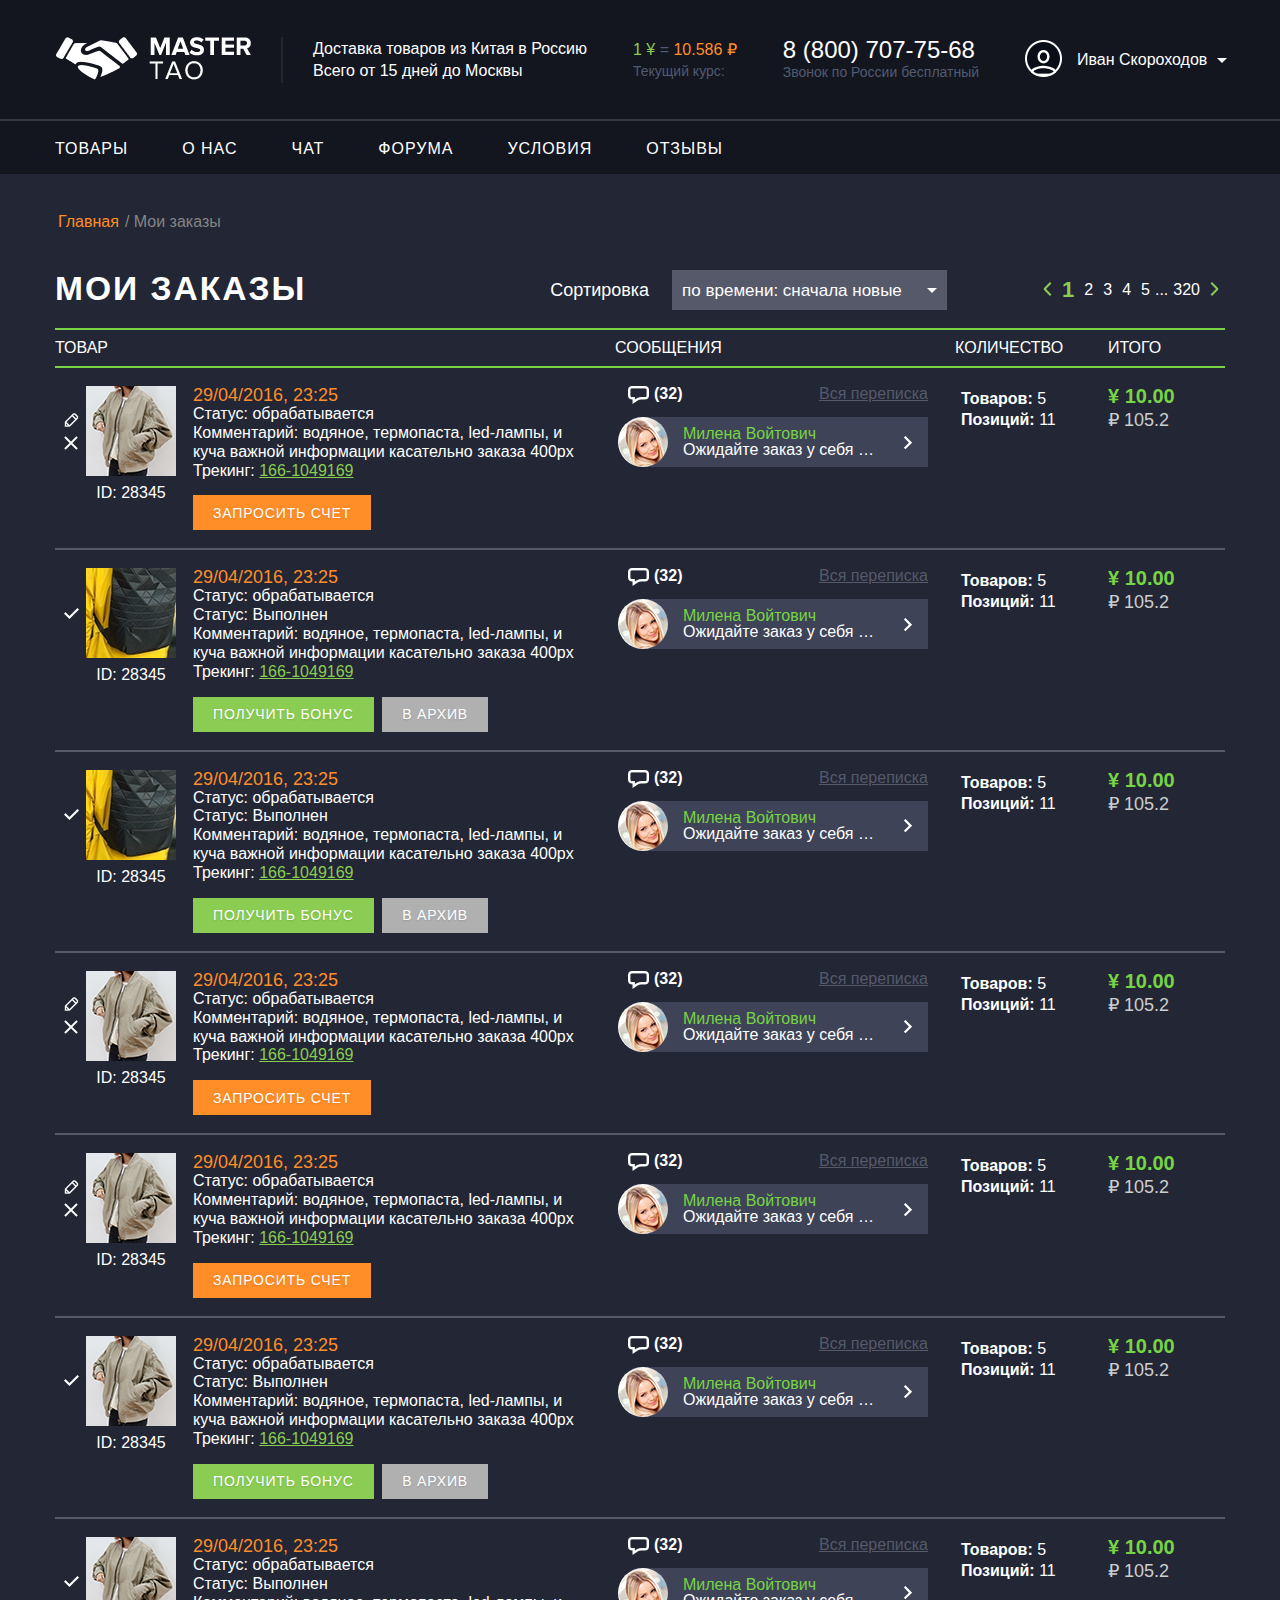
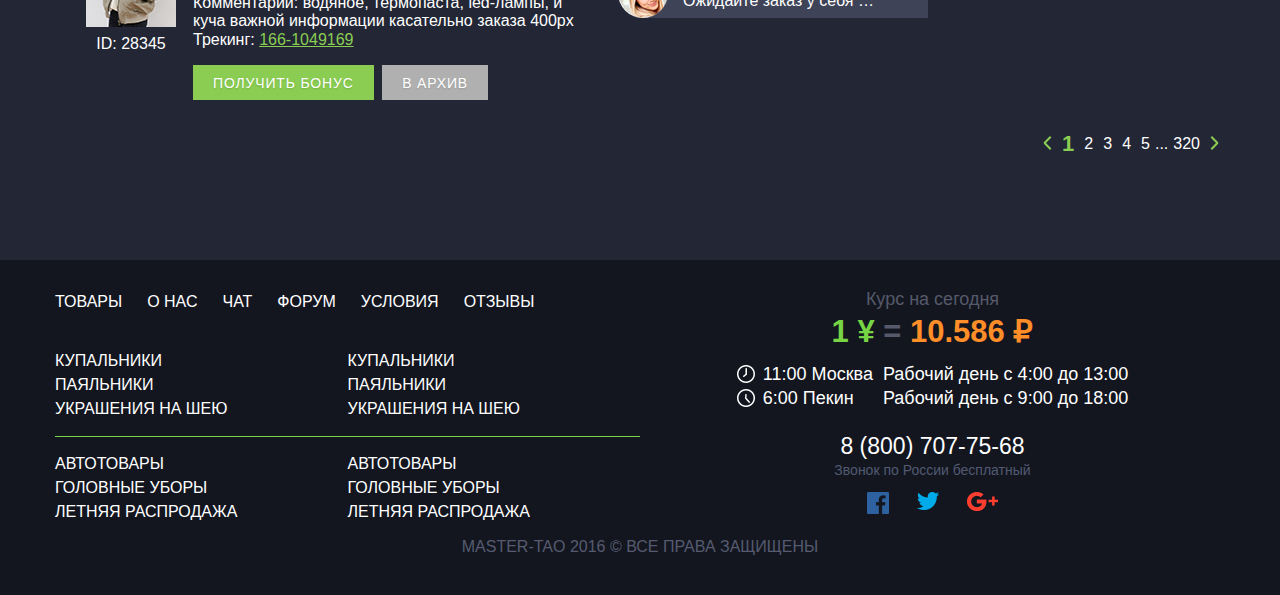
==== orders.html @ 8f7ab64a "Initial commit" ====
<!DOCTYPE html>
<html lang="ru">
<head>
  <meta charset="UTF-8">
  <meta name="viewport" content="width=device-width, initial-scale=1.0">
  <title>MasterTAO</title> 
  <link rel="stylesheet" href="select.css">
  <link rel="stylesheet" href="css/normalize.css">
  <link rel="stylesheet" href="css/main.css">
 
</head>
<body>
  
  <div class="wrapper" id="wrapper">
    <header class="header">         
      <div class="body__window"></div>  
      <div class="header__row">
        <div class="container">
          <div class="header__inline">
            <a href="/" class="header__logo">
              <img src="image/Logo.png" alt="MasterTao">          
            </a>
            <div class="header__info">
              <p>Доставка товаров из Китая в Россию</p>
              <p>Всего от 15 дней до Москвы</p>
            </div>
            <div class="header__course">
              <p><span class="header__uan"> 1 ¥ </span>= <span class="header__rus">10.586 ₽</span></p>
              <p class="header__txt">Текущий курс:</p>
            </div>
            <div class="header__phone" data-da=".header__list, 767, last">
              <a class="header__tel"  href="tel:88007077568">8 (800) 707-75-68</a>
              <p class="header__txt">Звонок по России бесплатный</p>
            </div>
            <div class="header__login-inner header__login-reg">
              <div class="header__user">
                <img src="image/icons/User.png" alt="">
              </div>
              <a class="header__login" href="#">Вход</a>
              <span class="header__sl" style="white-space: pre;"> / </span>
              <a class="header__register" href="#">регистрация</a>
            </div>
            <div class="header__login-inner header__user-inner">
              <div class="header__user">
                <img src="image/icons/User.png" alt="">
              </div>
              <p class="header__name">Иван Скороходов</p>
              <ul class="header__account"> 
                <li class="header__account-item">
                  <a class="header__account-link" href="#">Заказы</a>
                </li>
                <li class="header__account-item">
                  <a class="header__account-link" href="#">Корзина</a>
                </li>
                <li class="header__account-item">
                  <a class="header__account-link" href="#">Баланс</a>
                </li>
                <li class="header__account-item">
                  <a class="header__account-link" href="#">Кабинет</a>
                </li>
                <li class="header__account-item">
                  <a class="header__account-link" href="#">Выйти</a>
                </li>
              </ul>
            </div>
            <div class="burger">
              <span class="burger-line__top"></span>
              <span class="burger-line__center"></span>
              <span class="burger-line__bottom"></span>
            </div>
          </div>          
        </div>       
      </div>
      <nav class="header__nav">
        <div class="container">
          <div class="header__burger-close">
            <span></span>
          </div>
          <ul class="header__list">
            <li class="header__item header__item-drp">
              <p class="header__link header__link-drp">Товары</p>
              <ul class="header__list-drop">
                <li class="header__item-drop">
                  <a class="header__link-drop" href="#">Купальники</a>
                </li>
                <li class="header__item-drop">
                  <a class="header__link-drop" href="#">Паяльники</a>
                </li>
                <li class="header__item-drop">
                  <a class="header__link-drop" href="#">украшения на шею</a>
                </li>
                <li class="header__item-drop">
                  <a class="header__link-drop" href="#">автотовары</a>
                </li>
                <li class="header__item-drop">
                  <a class="header__link-drop" href="#">головные уборы</a>
                </li>
                <li class="header__item-drop">
                  <a class="header__link-drop" href="#">летняя распродажа</a>
                </li>
              </ul>
            </li>
            <li class="header__item">
              <a class="header__link" href="#">о нас</a>
            </li>
            <li class="header__item">
              <a class="header__link" href="#">чат</a>
            </li>
            <li class="header__item">
              <a class="header__link" href="#">форума</a>
            </li>
            <li class="header__item">
              <a class="header__link" href="#">условия</a>
            </li>
            <li class="header__item">
              <a class="header__link" href="#">отзывы</a>
            </li>
          </ul>
        </div>       
      </nav>
     
    </header>
    <main class="main">
      <div class="container">
        <ul class="breads">
          <li class="breads__item">
            <a class="breads__link breads__link-home" href="/">Главная</a>
          </li>
          <li class="breads__item">
            <a class="breads__link  " href="#">Мои заказы</a>
          </li>
        </ul>
      </div>
      <section class="orders">
        <div class="container">
          <div class="orders__wrapper">
            <h2 class="global__title orders__title">Мои заказы</h2>
            <div class="orders__filter-sort">
              <p class="orders__txt">Сортировка</p>
              <select class="orders__select" name="select">
                <option value="по времени: сначала новые">по времени: сначала новые</option>
                <option value="по времени: сначала старые">по времени: сначала старые</option>
                <option value="по цене: по возрастанию">по цене: по возрастанию</option>
                <option value="по цене: по убыванию">по цене: по убыванию</option>
                <option value="по статусу">по статусу</option>
                <option value="по количеству">по количеству</option>
              </select>
            </div>
            <ul class="paginations">
              <li class="pagination pagination-prev pagination-btn">
                <a class="pagination-link" href="#"></a>
              </li>
              <li class="pagination ">
                <a class="pagination-link pagination-link-active" href="#">1</a>
              </li>
              <li class="pagination">
                <a class="pagination-link" href="#">2</a>
              </li>
              <li class="pagination">
                <a class="pagination-link" href="#">3</a>
              </li>
              <li class="pagination">
                <a class="pagination-link" href="#">4</a>
              </li>
              <li class="pagination">
                <a class="pagination-link" href="#">5</a>
              </li>
              <li class="pagination">
                ...
              </li>
              <li class="pagination">
                <a class="pagination-link" href="#">320</a>
              </li>
  
              <li class="pagination pagination-next pagination-btn">
                <a class="pagination-link" href="#"></a>
              </li>
            </ul>
          </div> 
          <div class="orders__inner">
            <p class="orders__subtitle">товар</p>
            <p class="orders__subtitle">сообщения</p>
            <p class="orders__subtitle">количество</p>
            <p class="orders__subtitle">итого</p>
          </div> 
          <div class="orders__order-wrap">
            <div class="orders__order orders-processed">
              <div class="orders__icons">
                <a class="orders__icons-processed" href="#"><img src="image/icons/change.png" alt=""></a>
                <a class="orders__icons-processed" href="#"><img src="image/icons/close.png" alt=""></a>
                <a class="orders__icons-ready" href="#"><img src="image/icons/okprocess.png" alt=""></a>
              </div>
              <div class="orders__image orders__image-1">
                <img src="image/products/orders1.jpg" alt="">
                <p class="orders__id">ID: 28345</p>
              </div>
              <div class="orders__info orders__info-1">
                <p class="orders__date" data-da=".orders__image-1, 810, 2">29/04/2016, 23:25</p>
                <p class="orders__status-processed">Статус: обрабатывается</p>
                <p class="orders__status-ready">Статус: Выполнен</p>
                <p class="orders__comment">Комментарий: водяное, термопаста, led-лампы, и куча важной информации касательно заказа 400px</p>
                <p class="orders__tracking">Трекинг: <span>166-1049169</span> </p>
                <a class="orders__massege-mob" href="#">Сообщения: 32 <span>(+2) </span></a>
                <button class="orders__btn orders__btn-score">запросить счет</button>
                <div class="orders__btn-inner">
                  <button class="orders__btn orders__btn-bonus">Получить бонус</button>
                  <button class="orders__btn orders__btn-archive">В архив</button>
                </div>
              </div>
              <div class="orders__massages">
                <div class="orders__massages-wrapper">
                  <div class="orders__massages-icon">
                    <img src="image/icons/comment.png" alt="">
                    (32)
                  </div>
                  <a href="#" class="orders__massages-link">Вся переписка</a>
                </div>
                <div class="orders__massages-inner">
                  <div class="orders__massages-photo">
                    <img src="image/photo/1.jpg" alt="">
                  </div>
                  <div class="orders__massages-box">
                    <p class="orders__massages-title">Милена Войтович</p>
                    <p class="orders__massages-text">Ожидайте заказ у себя в Ожидайте заказ у себя в</p>
                  </div>
                </div>
              </div>
              <div class="orders__quantity " data-da=".orders__info-1, 730, last">
                <p class="orders__quantity-title-mob">Количество:</p>
                <p class="orders__quantity-text"><span>Товаров:</span> 5</p>
                <p class="orders__quantity-text"><span>Позиций:</span> 11</p>
              </div>
              <div class="orders__lastprice" data-da=".orders__info-1, 730, last">
                <p class="orders__quantity-title-mob">Итого:</p>
                <p class="orders__lastprice-uan">¥ 10.00</p>
                <p class="orders__lastprice-rub">₽ 105.2</p>
              </div>
            </div>
            <div class="orders__order ">
              <div class="orders__icons">
                <a class="orders__icons-processed" href="#"><img src="image/icons/change.png" alt=""></a>
                <a class="orders__icons-processed" href="#"><img src="image/icons/close.png" alt=""></a>
                <a class="orders__icons-ready" href="#"><img src="image/icons/okprocess.png" alt=""></a>
              </div>
              <div class="orders__image orders__image-2">
                <img src="image/products/orders2.jpg" alt="">
                <p class="orders__id">ID: 28345</p>
              </div>
              <div class="orders__info orders__info-2">
                <p class="orders__date" data-da=".orders__image-2, 810, 2">29/04/2016, 23:25</p>
                <p class="orders__status-processed">Статус: обрабатывается</p>
                <p class="orders__status-ready">Статус: Выполнен</p>
                <p class="orders__comment">Комментарий: водяное, термопаста, led-лампы, и куча важной информации касательно заказа 400px</p>
                <p class="orders__tracking">Трекинг: <span>166-1049169</span> </p>
                <a class="orders__massege-mob" href="#">Сообщения: 32 <span>(+2) </span></a>
                <button class="orders__btn orders__btn-score">запросить счет</button>
                <div class="orders__btn-inner">
                  <button class="orders__btn orders__btn-bonus">Получить бонус</button>
                  <button class="orders__btn orders__btn-archive">В архив</button>
                </div>
              </div>
              <div class="orders__massages">
                <div class="orders__massages-wrapper">
                  <div class="orders__massages-icon">
                    <img src="image/icons/comment.png" alt="">
                    (32)
                  </div>
                  <a href="#" class="orders__massages-link">Вся переписка</a>
                </div>
                <div class="orders__massages-inner">
                  <div class="orders__massages-photo">
                    <img src="image/photo/1.jpg" alt="">
                  </div>
                  <div class="orders__massages-box">
                    <p class="orders__massages-title">Милена Войтович</p>
                    <p class="orders__massages-text">Ожидайте заказ у себя в Ожидайте заказ у себя в</p>
                  </div>
                </div>
              </div>
              <div class="orders__quantity" data-da=".orders__info-2, 730, last">
                <p class="orders__quantity-title-mob">Количество:</p>
                <p class="orders__quantity-text"><span>Товаров:</span> 5</p>
                <p class="orders__quantity-text"><span>Позиций:</span> 11</p>
              </div>
              <div class="orders__lastprice" data-da=".orders__info-2, 730, last">
                <p class="orders__quantity-title-mob">Итого:</p>
                <p class="orders__lastprice-uan">¥ 10.00</p>
                <p class="orders__lastprice-rub">₽ 105.2</p>
              </div>
            </div>
            <div class="orders__order">
              <div class="orders__icons">
                <a class="orders__icons-processed" href="#"><img src="image/icons/change.png" alt=""></a>
                <a class="orders__icons-processed" href="#"><img src="image/icons/close.png" alt=""></a>
                <a class="orders__icons-ready" href="#"><img src="image/icons/okprocess.png" alt=""></a>
              </div>
              <div class="orders__image orders__image-3">
                <img src="image/products/orders2.jpg" alt="">
                <p class="orders__id" >ID: 28345</p>
              </div>
              <div class="orders__info orders__info-3">
                <p class="orders__date" data-da=".orders__image-3, 810, 2">29/04/2016, 23:25</p>
                <p class="orders__status-processed">Статус: обрабатывается</p>
                <p class="orders__status-ready">Статус: Выполнен</p>
                <p class="orders__comment">Комментарий: водяное, термопаста, led-лампы, и куча важной информации касательно заказа 400px</p>
                <p class="orders__tracking">Трекинг: <span>166-1049169</span> </p>
                <a class="orders__massege-mob" href="#">Сообщения: 32 <span>(+2) </span></a>
                <button class="orders__btn orders__btn-score">запросить счет</button>
                <div class="orders__btn-inner">
                  <button class="orders__btn orders__btn-bonus">Получить бонус</button>
                  <button class="orders__btn orders__btn-archive">В архив</button>
                </div>
              </div>
              <div class="orders__massages">
                <div class="orders__massages-wrapper">
                  <div class="orders__massages-icon">
                    <img src="image/icons/comment.png" alt="">
                    (32)
                  </div>
                  <a href="#" class="orders__massages-link">Вся переписка</a>
                </div>
                <div class="orders__massages-inner">
                  <div class="orders__massages-photo">
                    <img src="image/photo/1.jpg" alt="">
                  </div>
                  <div class="orders__massages-box">
                    <p class="orders__massages-title">Милена Войтович</p>
                    <p class="orders__massages-text">Ожидайте заказ у себя в Ожидайте заказ у себя в</p>
                  </div>
                </div>
              </div>
              <div class="orders__quantity" data-da=".orders__info-3, 730, last">
                <p class="orders__quantity-title-mob">Количество:</p>
                <p class="orders__quantity-text"><span>Товаров:</span> 5</p>
                <p class="orders__quantity-text"><span>Позиций:</span> 11</p>
              </div>
              <div class="orders__lastprice" data-da=".orders__info-3, 730, last">
                <p class="orders__quantity-title-mob">Итого:</p>
                <p class="orders__lastprice-uan">¥ 10.00</p>
                <p class="orders__lastprice-rub">₽ 105.2</p>
              </div>
            </div>
            <div class="orders__order orders-processed">
              <div class="orders__icons">
                <a class="orders__icons-processed" href="#"><img src="image/icons/change.png" alt=""></a>
                <a class="orders__icons-processed" href="#"><img src="image/icons/close.png" alt=""></a>
                <a class="orders__icons-ready" href="#"><img src="image/icons/okprocess.png" alt=""></a>
              </div>
              <div class="orders__image orders__image-4">
                <img src="image/products/orders1.jpg" alt="">
                <p class="orders__id">ID: 28345</p>
              </div>
              <div class="orders__info orders__info-4">
                <p class="orders__date" data-da=".orders__image-4, 810, 2">29/04/2016, 23:25</p>
                <p class="orders__status-processed">Статус: обрабатывается</p>
                <p class="orders__status-ready">Статус: Выполнен</p>
                <p class="orders__comment">Комментарий: водяное, термопаста, led-лампы, и куча важной информации касательно заказа 400px</p>
                <p class="orders__tracking">Трекинг: <span>166-1049169</span> </p>
                <a class="orders__massege-mob" href="#">Сообщения: 32 <span>(+2) </span></a>
                <button class="orders__btn orders__btn-score">запросить счет</button>
                <div class="orders__btn-inner">
                  <button class="orders__btn orders__btn-bonus">Получить бонус</button>
                  <button class="orders__btn orders__btn-archive">В архив</button>
                </div>
              </div>
              <div class="orders__massages">
                <div class="orders__massages-wrapper">
                  <div class="orders__massages-icon">
                    <img src="image/icons/comment.png" alt="">
                    (32)
                  </div>
                  <a href="#" class="orders__massages-link">Вся переписка</a>
                </div>
                <div class="orders__massages-inner">
                  <div class="orders__massages-photo">
                    <img src="image/photo/1.jpg" alt="">
                  </div>
                  <div class="orders__massages-box">
                    <p class="orders__massages-title">Милена Войтович</p>
                    <p class="orders__massages-text">Ожидайте заказ у себя в Ожидайте заказ у себя в</p>
                  </div>
                </div>
              </div>
              <div class="orders__quantity" data-da=".orders__info-4, 730, last">
                <p class="orders__quantity-title-mob">Количество:</p>
                <p class="orders__quantity-text"><span>Товаров:</span> 5</p>
                <p class="orders__quantity-text"><span>Позиций:</span> 11</p>
              </div>
              <div class="orders__lastprice" data-da=".orders__info-4, 730, last">
                <p class="orders__quantity-title-mob">Итого:</p>
                <p class="orders__lastprice-uan">¥ 10.00</p>
                <p class="orders__lastprice-rub">₽ 105.2</p>
              </div>
            </div>
            <div class="orders__order orders-processed">
              <div class="orders__icons">
                <a class="orders__icons-processed" href="#"><img src="image/icons/change.png" alt=""></a>
                <a class="orders__icons-processed" href="#"><img src="image/icons/close.png" alt=""></a>
                <a class="orders__icons-ready" href="#"><img src="image/icons/okprocess.png" alt=""></a>
              </div>
              <div class="orders__image orders__image-5">
                <img src="image/products/orders1.jpg" alt="">
                <p class="orders__id">ID: 28345</p>
              </div>
              <div class="orders__info orders__info-5">
                <p class="orders__date" data-da=".orders__image-5, 810, 2">29/04/2016, 23:25</p>
                <p class="orders__status-processed">Статус: обрабатывается</p>
                <p class="orders__status-ready">Статус: Выполнен</p>
                <p class="orders__comment">Комментарий: водяное, термопаста, led-лампы, и куча важной информации касательно заказа 400px</p>
                <p class="orders__tracking">Трекинг: <span>166-1049169</span> </p>
                <a class="orders__massege-mob" href="#">Сообщения: 32 <span>(+2) </span></a>
                <button class="orders__btn orders__btn-score">запросить счет</button>
                <div class="orders__btn-inner">
                  <button class="orders__btn orders__btn-bonus">Получить бонус</button>
                  <button class="orders__btn orders__btn-archive">В архив</button>
                </div>
              </div>
              <div class="orders__massages">
                <div class="orders__massages-wrapper">
                  <div class="orders__massages-icon">
                    <img src="image/icons/comment.png" alt="">
                    (32)
                  </div>
                  <a href="#" class="orders__massages-link">Вся переписка</a>
                </div>
                <div class="orders__massages-inner">
                  <div class="orders__massages-photo">
                    <img src="image/photo/1.jpg" alt="">
                  </div>
                  <div class="orders__massages-box">
                    <p class="orders__massages-title">Милена Войтович</p>
                    <p class="orders__massages-text">Ожидайте заказ у себя в Ожидайте заказ у себя в</p>
                  </div>
                </div>
              </div>
              <div class="orders__quantity" data-da=".orders__info-5, 730, last">
                <p class="orders__quantity-title-mob">Количество:</p>
                <p class="orders__quantity-text"><span>Товаров:</span> 5</p>
                <p class="orders__quantity-text"><span>Позиций:</span> 11</p>
              </div>
              <div class="orders__lastprice" data-da=".orders__info-5, 730, last">
                <p class="orders__quantity-title-mob">Итого:</p>
                <p class="orders__lastprice-uan">¥ 10.00</p>
                <p class="orders__lastprice-rub">₽ 105.2</p>
              </div>
            </div>
            <div class="orders__order ">
              <div class="orders__icons">
                <a class="orders__icons-processed" href="#"><img src="image/icons/change.png" alt=""></a>
                <a class="orders__icons-processed" href="#"><img src="image/icons/close.png" alt=""></a>
                <a class="orders__icons-ready" href="#"><img src="image/icons/okprocess.png" alt=""></a>
              </div>
              <div class="orders__image orders__image-6">
                <img src="image/products/orders1.jpg" alt="">
                <p class="orders__id">ID: 28345</p>
              </div>
              <div class="orders__info orders__info-6">
                <p class="orders__date" data-da=".orders__image-6, 810, 2">29/04/2016, 23:25</p>
                <p class="orders__status-processed">Статус: обрабатывается</p>
                <p class="orders__status-ready">Статус: Выполнен</p>
                <p class="orders__comment">Комментарий: водяное, термопаста, led-лампы, и куча важной информации касательно заказа 400px</p>
                <p class="orders__tracking">Трекинг: <span>166-1049169</span> </p>
                <a class="orders__massege-mob" href="#">Сообщения: 32 <span>(+2) </span></a>
                <button class="orders__btn orders__btn-score">запросить счет</button>
                <div class="orders__btn-inner">
                  <button class="orders__btn orders__btn-bonus">Получить бонус</button>
                  <button class="orders__btn orders__btn-archive">В архив</button>
                </div>
              </div>
              <div class="orders__massages">
                <div class="orders__massages-wrapper">
                  <div class="orders__massages-icon">
                    <img src="image/icons/comment.png" alt="">
                    (32)
                  </div>
                  <a href="#" class="orders__massages-link">Вся переписка</a>
                </div>
                <div class="orders__massages-inner">
                  <div class="orders__massages-photo">
                    <img src="image/photo/1.jpg" alt="">
                  </div>
                  <div class="orders__massages-box">
                    <p class="orders__massages-title">Милена Войтович</p>
                    <p class="orders__massages-text">Ожидайте заказ у себя в Ожидайте заказ у себя в</p>
                  </div>
                </div>
              </div>
              <div class="orders__quantity" data-da=".orders__info-6, 730, last">
                <p class="orders__quantity-title-mob">Количество:</p>
                <p class="orders__quantity-text"><span>Товаров:</span> 5</p>
                <p class="orders__quantity-text"><span>Позиций:</span> 11</p>
              </div>
              <div class="orders__lastprice" data-da=".orders__info-6, 730, last">
                <p class="orders__quantity-title-mob">Итого:</p>
                <p class="orders__lastprice-uan">¥ 10.00</p>
                <p class="orders__lastprice-rub">₽ 105.2</p>
              </div>
            </div>
            <div class="orders__order ">
              <div class="orders__icons">
                <a class="orders__icons-processed" href="#"><img src="image/icons/change.png" alt=""></a>
                <a class="orders__icons-processed" href="#"><img src="image/icons/close.png" alt=""></a>
                <a class="orders__icons-ready" href="#"><img src="image/icons/okprocess.png" alt=""></a>
              </div>
              <div class="orders__image orders__image-7">
                <img src="image/products/orders1.jpg" alt="">
                <p class="orders__id">ID: 28345</p>
              </div>
              <div class="orders__info orders__info-7">
                <p class="orders__date" data-da=".orders__image-7, 810, 2">29/04/2016, 23:25</p>
                <p class="orders__status-processed">Статус: обрабатывается</p>
                <p class="orders__status-ready">Статус: Выполнен</p>
                <p class="orders__comment">Комментарий: водяное, термопаста, led-лампы, и куча важной информации касательно заказа 400px</p>
                <p class="orders__tracking">Трекинг: <span>166-1049169</span> </p>
                <a class="orders__massege-mob" href="#">Сообщения: 32 <span>(+2) </span></a>
                <button class="orders__btn orders__btn-score">запросить счет</button>
                <div class="orders__btn-inner">
                  <button class="orders__btn orders__btn-bonus">Получить бонус</button>
                  <button class="orders__btn orders__btn-archive">В архив</button>
                </div>
              </div>
              <div class="orders__massages">
                <div class="orders__massages-wrapper">
                  <div class="orders__massages-icon">
                    <img src="image/icons/comment.png" alt="">
                    (32)
                  </div>
                  <a href="#" class="orders__massages-link">Вся переписка</a>
                </div>
                <div class="orders__massages-inner">
                  <div class="orders__massages-photo">
                    <img src="image/photo/1.jpg" alt="">
                  </div>
                  <div class="orders__massages-box">
                    <p class="orders__massages-title">Милена Войтович</p>
                    <p class="orders__massages-text">Ожидайте заказ у себя в Ожидайте заказ у себя в</p>
                  </div>
                </div>
              </div>
              <div class="orders__quantity" data-da=".orders__info-7, 730, last">
                <p class="orders__quantity-title-mob">Количество:</p>
                <p class="orders__quantity-text"><span>Товаров:</span> 5</p>
                <p class="orders__quantity-text"><span>Позиций:</span> 11</p>
              </div>
              <div class="orders__lastprice" data-da=".orders__info-7, 730, last">
                <p class="orders__quantity-title-mob">Итого:</p>
                <p class="orders__lastprice-uan">¥ 10.00</p>
                <p class="orders__lastprice-rub">₽ 105.2</p>
              </div>
            </div>
          </div>          
          <ul class="paginations">
            <li class="pagination pagination-prev pagination-btn">
              <a class="pagination-link" href="#"></a>
            </li>
            <li class="pagination ">
              <a class="pagination-link pagination-link-active" href="#">1</a>
            </li>
            <li class="pagination">
              <a class="pagination-link" href="#">2</a>
            </li>
            <li class="pagination">
              <a class="pagination-link" href="#">3</a>
            </li>
            <li class="pagination">
              <a class="pagination-link" href="#">4</a>
            </li>
            <li class="pagination">
              <a class="pagination-link" href="#">5</a>
            </li>
            <li class="pagination">
              ...
            </li>
            <li class="pagination">
              <a class="pagination-link" href="#">320</a>
            </li>

            <li class="pagination pagination-next pagination-btn">
              <a class="pagination-link" href="#"></a>
            </li>
          </ul>
        </div>
      </section>
    </main>     
   
    <footer class="footer">
      <div class="container"> 
        <div class="footer__block">
          <div class="burger footer__burger">
            <span class="burger-line__top"></span>
            <span class="burger-line__center"></span>
            <span class="burger-line__bottom"></span>
          </div>
          <div class="footer__inner">
            <nav class="footer__navone footer__nav">
              <ul class="footer__listone footer__list">
                <li class="footer__itemone footer__item">                              
                  <a class="footer__linkone footer__link" href="#">Товары</a>
                </li>
                <li class="footer__itemone footer__item">
                  <a class="footer__linkone footer__link" href="#">О нас</a>
                </li>
                <li class="footer__itemone footer__item">
                  <a class="footer__linkone footer__link" href="#">Чат</a>
                </li>
                <li class="footer__itemone footer__item">
                  <a class="footer__linkone footer__link" href="#">Форум</a>
                </li>
                <li class="footer__itemone footer__item">
                  <a class="footer__linkone footer__link" href="#">Условия</a>
                </li>
                <li class="footer__itemone footer__item">
                  <a class="footer__linkone footer__link" href="#">Отзывы</a>
                </li>
              </ul>
            </nav>
            <nav class="footer__navtwo footer__nav">
              <ul class="footer__listtwo footer__list">
                <li class="footer__itemtwo footer__item">                              
                  <a class="footer__linktwo footer__link" href="#">Купальники</a>
                </li>     
                <li class="footer__itemtwo footer__item">                              
                  <a class="footer__linktwo footer__link" href="#">Паяльники</a>
                </li>    
                <li class="footer__itemtwo footer__item">                              
                  <a class="footer__linktwo footer__link" href="#">украшения на шею</a>
                </li>             
              </ul>
  
              <ul class="footer__listtwo footer__list">
                <li class="footer__itemtwo footer__item">                              
                  <a class="footer__linktwo footer__link" href="#">Купальники</a>
                </li>     
                <li class="footer__itemtwo footer__item">                              
                  <a class="footer__linktwo footer__link" href="#">Паяльники</a>
                </li>    
                <li class="footer__itemtwo footer__item">                              
                  <a class="footer__linktwo footer__link" href="#">украшения на шею</a>
                </li>             
              </ul>
            </nav>
            <nav class="footer__navthree footer__nav">
              <ul class="footer__listthree footer__list">
                <li class="footer__itemthree footer__item">                              
                  <a class="footer__linkthree footer__link" href="#">автотовары</a>
                </li>     
                <li class="footer__itemthree footer__item">                              
                  <a class="footer__linkthree footer__link" href="#">головные уборы</a>
                </li>    
                <li class="footer__itemthree footer__item">                              
                  <a class="footer__linkthree footer__link" href="#">летняя распродажа</a>
                </li>             
              </ul>
              <ul class="footer__listthree footer__list">
                <li class="footer__itemthree footer__item">                              
                  <a class="footer__linkthree footer__link" href="#">автотовары</a>
                </li>     
                <li class="footer__itemthree footer__item">                              
                  <a class="footer__linkthree footer__link" href="#">головные уборы</a>
                </li>    
                <li class="footer__itemthree footer__item">                              
                  <a class="footer__linkthree footer__link" href="#">летняя распродажа</a>
                </li>             
              </ul>
            </nav>
          </div>
          <div class="footer__inner footer__inner-info">
            <p class="footer__curse-text">Курс на сегодня</p>
            <div class="footer__curse">
              <span class="footer__uan">1 ¥</span>  =  <span class="footer__rus">  10.586 ₽</span>
            </div>
            <div class="footer__line">
              <div class="footer__box footer__box-one">
                <p class="footer__timecity"><img src="image/icons/clock1.png" alt=""> 11:00 Москва</p>              
                <p class="footer__timecity" data-da=".footer__box-two, 460, last"><img src="image/icons/clock2.png" alt="">6:00 Пекин</p>
              </div>
              <div class="footer__box footer__box-two">
                <p class="footer__time " data-da=".footer__box-one, 460, 0">Рабочий день с 4:00 до 13:00</p>
                <p class="footer__time">Рабочий день с 9:00 до 18:00</p>
              </div>
            </div>
            
            <a href="tel:88007077568" class="footer__phone">8 (800) 707-75-68</a>
            <p class="footer__call">Звонок по России бесплатный</p>
            <div class="footer__socials">
              <a class="footer__social" href="#">
                <img  src="image/icons/facebook.png" alt="">
              </a>
              <a class="footer__social" href="#">
                <img  src="image/icons/twiter.png" alt="">
              </a>
              <a class="footer__social" href="#">
                <img  src="image/icons/google.png" alt="">
              </a>    
            </div>
          </div>          
        </div>
        <p class="footer__ps">master-tao 2016 © Все права защищены</p>        
      </div>
    </footer>
  </div>


  <script src="https://code.jquery.com/jquery-3.5.1.slim.min.js" integrity="sha256-4+XzXVhsDmqanXGHaHvgh1gMQKX40OUvDEBTu8JcmNs=" crossorigin="anonymous"></script>
  <script src="js/dynamicAdapt_old.js"></script>
  <script src="select.js"></script>
  <script src="js/global-script.js"></script>
  <!-- <script src="js/script.js"></script> -->
</body>
</html>
---- select.css ----
.select {
	position: relative;
	min-height: 40px;
	font-family: 'Proxima Nova', sans-serif;
}

.select__item {
	position: relative;
}

.select__title {
	color: #fff;
	background-color: #55596a;
	cursor: pointer;


}

.select__value {
	display: flex;
	font-size: 17px;
	height: 40px;
	width: 275px;
	align-items: center;
	justify-content: space-between;

}

.select__value span {
	height: 1em;
	overflow: hidden;
	display: -webkit-box;
	-webkit-line-clamp: 1;
	-webkit-box-orient: vertical;
	font-size: 17px;
	padding-left: 10px;
	/* font-family: sans-serif;	 */
	font-family: 'Proxima Nova', sans-serif;
	font-weight: 300;

}

.select__value::after {
	content: '';
	display: inline-block;
	position: absolute;
	border: 5px solid transparent;
	border-top: 5px solid #fff;
	right: 10px;
	top: 50%;
	margin-top: -2px;
	width: 10px;
	height: 10px;
}

.select__options {
	color: #fff;
	background: #55596a;
	display: none;
	z-index: 2;
	position: absolute;
	top: 39px;
	min-width: 100%;
	left: 0;
	border-top: 0;
	border-top: 0;
	font-size: 17px;
	padding: 0px 0px 5px 0px;
}

.select__option {
	cursor: pointer;
	padding: 10px 10px;
	margin: 0px 0px 0px 0px;

}

.select._active {
	z-index: 5;
}

.select._active .select__value::before {
	transform: rotate(-180deg);
}

.select._active.select__options {
	display: block;
}
---- css/main.css ----
html,
body {
  font-family: "Proxima Nova", sans-serif, sans-serif;
  min-height: 400px;
  color: #fff;
  background: #222635;
}

.wrapper {
  width: 100%;
  min-height: 100vh;
  overflow: hidden;
}

.container {
  max-width: 1200px;
  padding: 0 15px;
  margin: 0 auto;
}

.global__title {
  font-weight: 600;
  color: #fff;
  letter-spacing: 2px;
  text-transform: uppercase;
  line-height: 115%;
  font-size: calc(30px + 6 * ((100vw - 320px) / 1600));
}

.burger {
  width: 40px;
  height: 40px;
  position: relative;
  flex-shrink: 0;
  cursor: pointer;
  z-index: 301;
  transform: scale(0.85);
  display: none;
}
.burger span {
  width: 40px;
  height: 3px;
  background: #fff;
  position: absolute;
  top: 50%;
  left: 50%;
  transform: translate(-50%, -50%);
  transition: 0.25s;
  border-radius: 50px;
}
.burger-line__top {
  margin-top: -11px;
}
.burger-line__bottom {
  margin-top: 11px;
}

.burger .burger-line__bottom {
  width: 33px;
  left: 58%;
}

@media (max-width: 767px) {
  .burger {
    display: block;
  }
}
.body__window {
  position: fixed;
  height: 100vh;
  width: 100vw;
  top: 0;
  display: none;
  left: 0;
  z-index: 777;
  background: rgba(0, 0, 0, 0.4);
  transition: 0.7s;
}

.body__window-active {
  display: block;
}

.paginations {
  display: flex;
  justify-content: flex-end;
  align-items: center;
}

.pagination-prev {
  transform: translateY(2px) rotate(180deg);
}

.pagination-btn {
  position: relative;
  margin: -4px 5px 0;
  cursor: pointer;
}
.pagination-btn:before {
  content: "";
  position: absolute;
  top: 50%;
  left: 0;
  display: block;
  width: 9px;
  height: 2px;
  background: #8acd52;
  transform: translateY(-150%) rotate(45deg);
}
.pagination-btn:after {
  content: "";
  position: absolute;
  top: 50%;
  left: 0;
  display: block;
  width: 9px;
  height: 2px;
  background: #8acd52;
  transform: translateY(150%) rotate(-45deg);
}

.pagination-link {
  font-size: 16px;
  font-weight: 400;
  margin: 0 5px;
  color: #fff;
}
.pagination-link-active {
  color: #8acd52;
  font-size: 22px;
  font-weight: 600;
}

.header {
  background: #13161f;
}
.header__row {
  padding: 35px 0;
}
.header__inline {
  display: flex;
  justify-content: space-between;
  align-items: center;
}
.header__logo {
  flex: 0 0 auto;
  padding-right: 30px;
  border-right: 2px solid #222635;
}
.header__info {
  display: flex;
  flex-direction: column;
  padding-left: 30px;
  font-size: 16px;
  height: 100%;
  flex-grow: 1;
  font-weight: 300;
}
.header__info p {
  margin: 3px 0;
}
.header__course {
  display: flex;
  flex-grow: 1;
  flex-direction: column;
  color: #525a72;
}
.header__course p {
  margin: 3px 0;
}
.header__rus {
  color: #ff8e29;
}
.header__uan {
  color: #8acd52;
}
.header__txt {
  color: #525a72;
  font-size: 14px;
  font-weight: 300;
}
.header__phone {
  display: flex;
  flex-direction: column;
  flex-grow: 1;
}
.header__phone p {
  margin: 3px 0;
}
.header__tel {
  font-size: 24px;
  font-weight: 300;
  color: #fff;
}
.header__login-inner {
  display: flex;
  align-items: center;
  flex: 0 0 200px;
}
.header__login {
  color: #fff;
  font-size: 16px;
  margin-left: 15px;
}
.header__user-inner {
  position: relative;
}
.header__register {
  color: #fff;
  font-size: 16px;
}
.header__nav {
  height: 55px;
  border-top: 2px solid rgba(255, 255, 255, 0.15);
  transition: 0.35s;
  background: #13161f;
  position: relative;
}
.header__list {
  display: flex;
  align-items: center;
  height: 55px;
}
.header__item {
  margin: 0 54px 0 0;
  position: relative;
}
.header__link {
  font-weight: 300;
  color: #fff;
  font-size: 16px;
  text-transform: uppercase;
  transition: 0.25s;
  letter-spacing: 1px;
}
.header__link:hover {
  color: #ff8e29;
}
.header__list-drop {
  display: flex;
  flex-direction: column;
  position: absolute;
  top: 58px;
  left: 0;
  background: #222635;
  padding: 15px 45px 12px 27px;
  display: none;
  z-index: 4;
}
.header__item-drp:hover .header__list-drop {
  display: flex;
}
.header__item-drp:hover .header__link-drp {
  color: #ff8e29;
}
.header__link-drop {
  font-weight: 300;
  font-size: 16px;
  color: #fff;
  text-transform: uppercase;
  transition: 0.25s;
  letter-spacing: 1px;
}
.header__link-drop:hover {
  color: #ff8e29;
}
.header__link-drp {
  cursor: pointer;
  transition: 0.3s;
  padding: 25px 0;
}
.header__link-drp:hover {
  color: #ff8e29;
}
.header__login-reg {
  display: none;
}
.header__user-inner {
  cursor: pointer;
  padding: 5px 0;
}
.header__name {
  margin-left: 15px;
  margin-right: 10px;
  position: relative;
  display: inline-block;
}
.header__name:before {
  content: "";
  position: absolute;
  border: 5px solid transparent;
  border-top: 5px solid #Fff;
  right: -20px;
  top: 50%;
  margin-top: -2px;
}
.header__name:after {
  content: "";
  position: absolute;
  bottom: -3px;
  left: 0;
  background: #ff8e29;
  width: 100%;
  transform: scaleX(0);
  height: 1px;
  transition: 0.25s;
}
.header__item-drop {
  margin: 12px 0;
  white-space: nowrap;
}
.header__account {
  position: absolute;
  top: 56px;
  left: 0;
  z-index: 400;
  width: 200px;
  background: #222635;
  border-top: 3px solid #ff8e29;
  border-radius: 5px;
  overflow: hidden;
  padding: 15px 15px 15px 30px;
  transform: scaleY(0);
  visibility: hidden;
  opacity: 0;
  transition: 0.3s ease-in;
  transform-origin: top;
}
.header__account-link {
  color: #fff;
  font-size: 16px;
  text-transform: uppercase;
  margin: 14px 0;
  transition: 0.25s;
}
.header__account-link:hover {
  color: #ff8e29;
}

.header__account-active {
  transform: scaleY(1);
  opacity: 1;
  visibility: visible;
}

.header__user-inner:hover .header__name:after {
  transform: scaleX(1);
}

.footer {
  padding: 30px 0 40px 0;
  background: #13161f;
}
.footer__block {
  display: flex;
}
.footer__inner {
  width: 50%;
}
.footer__navone {
  margin-bottom: 35px;
}
.footer__nav {
  display: flex;
}
.footer__list {
  display: flex;
}
.footer__item {
  margin: 4px 0;
}
.footer__listtwo {
  flex-direction: column;
  width: 50%;
  border-bottom: 1px solid #77d444;
  padding-bottom: 15px;
}
.footer__link {
  font-weight: 300;
  font-size: 16px;
  color: #fff;
  text-transform: uppercase;
  white-space: nowrap;
  transition: 0.25s;
  display: inline-block;
}
.footer__link:hover {
  color: #77d444;
}
.footer__itemone {
  margin-right: 25px;
  transition: 0.25s;
}
.footer__listthree {
  padding-top: 15px;
  flex-direction: column;
  width: 50%;
}
.footer__ps {
  color: #565b70;
  font-weight: 300;
  text-transform: uppercase;
  margin: 15px auto 0;
  display: flex;
  justify-content: center;
}
.footer__linkone:hover {
  color: #ff8e29;
}
.footer__inner-info {
  text-align: center;
  justify-content: center;
}
.footer__curse-text {
  color: #55596a;
  font-weight: 300;
  font-size: 18px;
}
.footer__curse {
  font-weight: 600;
  color: #55596a;
  font-size: 31px;
  margin: 8px 0 15px 0;
}
.footer__uan {
  color: #77d444;
}
.footer__line {
  display: flex;
  justify-content: center;
}
.footer__rus {
  color: #ff8e29;
}
.footer__box {
  display: flex;
  flex-direction: column;
  justify-content: center;
  font-size: 18px;
  font-weight: 300;
}
.footer__box p {
  margin: 3px 5px;
}
.footer__timecity {
  display: flex;
  align-items: center;
}
.footer__timecity img {
  margin-right: 8px;
}
.footer__phone {
  font-weight: 300;
  font-size: 23px;
  color: #fff;
  margin: 25px 0 5px 0;
}
.footer__call {
  font-size: 14px;
  color: #525a72;
}
.footer__socials {
  display: flex;
  justify-content: center;
  margin-top: 15px;
}
.footer__social {
  margin: 0 14px;
}
.footer__social img {
  object-fit: contain;
}

@media (max-width: 1110px) {
  .header__logo {
    padding-right: 0;
    flex: 0 0 175px;
  }
  .header__logo img {
    width: 75%;
  }
  .header__login, .header__name {
    margin-left: 0;
  }
  .header__info {
    font-size: 14px;
  }
  .header__tel {
    font-size: 20px;
    margin-top: 3px;
  }
  .header__user img {
    max-width: 79%;
  }
}
@media (max-width: 1005px) {
  .header__login,
.header__register,
.header__sl,
.header__name {
    display: none;
  }

  .header__account {
    transform: translateX(-78%) scale(0);
  }

  .header__account-active {
    transform: translateX(-78%) scale(1);
  }

  .header__login-inner {
    flex: 0 0 auto;
  }
}
@media (max-width: 930px) {
  .footer__block {
    flex-direction: column;
  }

  .footer__inner {
    width: 100%;
  }

  .footer__inner-info {
    margin-top: 30px;
  }
}
@media (max-width: 964px) {
  .header__logo {
    flex: 0 0 125px;
  }
  .header__logo img {
    width: 90%;
  }
  .header__info {
    font-size: 12px;
    padding-left: 15px;
  }
  .header__info p {
    margin: 2px 0;
  }
  .header__course {
    font-size: 15px;
  }
  .header__course p {
    margin: 1px 0;
  }
  .header__tel {
    font-size: 18px;
  }
}
@media (max-width: 767px) {
  .header__nav {
    position: fixed;
    top: -700px;
    left: 0;
    width: 100vw;
    z-index: 800;
    background: #13161f;
    transition: 0.8s ease-in;
    z-index: 888;
  }

  .header__row {
    padding: 20px 0;
  }

  .header__nav-active {
    top: 0;
  }

  .header__burger-close {
    height: 60px;
    background: #13161f;
    width: 100vw;
    display: flex;
    align-items: center;
    justify-content: center;
    margin-left: -15px;
  }
  .header__burger-close span {
    width: 22px;
    height: 22px;
    margin: 0 auto;
    position: relative;
    background-image: url(../image/svg/close.svg);
    background-repeat: no-repeat;
    background-size: contain;
    background-position: center;
    z-index: 999;
  }
  .header__burger-close span:before {
    position: absolute;
    content: "";
    top: 50%;
    left: 50%;
    transform: translate(-50%, -50%) rotate(45deg);
    border-radius: 50px;
    width: 26px;
    height: 3px;
    background: #fff;
  }
  .header__burger-close span:after {
    position: absolute;
    content: "";
    top: 50%;
    left: 50%;
    transform: translate(-50%, -50%) rotate(-45deg);
    border-radius: 50px;
    width: 26px;
    height: 3px;
    background: #fff;
  }

  .header__list {
    flex-direction: column;
    background: #222635;
    text-align: center;
    height: initial;
    padding-left: 0;
    width: 100vw;
    padding-top: 20px;
    padding-bottom: 30px;
    margin-left: -15px;
  }

  .header__phone {
    border-top: 1px solid rgba(255, 255, 255, 0.1);
    width: 90%;
    padding-top: 25px;
    margin-top: 15px;
  }

  .header__list-drop {
    position: relative;
    padding: 0;
    top: 0;
    height: 0;
    overflow: hidden;
    display: flex;
    transition: 0.5s ease-in;
  }

  .drop-active {
    height: 12rem;
    padding-top: 10px;
  }

  .header__item-drp:hover .header__link-drp {
    color: #fff;
  }

  .header__tel {
    font-size: 22px;
  }

  .dropItem-active {
    color: #ff8e29 !important;
  }

  .header__link-drp {
    padding: 0;
  }

  .header__item {
    padding: 18px 0;
    margin: 0;
  }

  .header__item-drop {
    margin: 7px 0;
    white-space: normal;
  }

  .footer__nav {
    display: none;
  }

  .footer__inner {
    width: 100%;
  }

  .footer__burger {
    margin: 0 auto 15px;
  }

  .footer {
    padding: 20px 0 40px 0;
  }

  .footer__inner-info {
    margin-top: 0px;
  }

  .header__account {
    transform: translateX(-61%) scale(0);
  }

  .header__account-active {
    transform: translateX(-61%) scale(1);
  }
}
@media (max-width: 577px) {
  .header__course {
    display: none;
  }

  .header__item {
    padding: 13px 0;
  }
}
@media (max-width: 460px) {
  .header__info {
    display: none;
  }

  .header__inline {
    justify-content: start;
  }

  .header__logo {
    flex: 1 0 135px;
    border: none;
  }
  .header__logo img {
    width: 135px;
  }

  .footer__line {
    flex-direction: column;
  }

  .footer__box {
    margin: 5px 0;
  }

  .footer__ps {
    text-align: center;
  }

  .footer__timecity {
    justify-content: center;
  }

  .footer__phone {
    margin: 10px 0 5px 0;
  }

  .footer__curse {
    margin: 0 0 5px 0;
  }
}
@media (min-width: 767px) {
  .nav-fixed .header__nav {
    position: fixed;
    top: 0;
    z-index: 777;
    width: 100%;
  }

  .nav-fixed header {
    margin-bottom: 50px;
  }
}
.mainslider__slider {
  position: relative;
  outline: none;
}
.mainslider__slider-item {
  position: relative;
  min-height: 590px;
  outline: none;
  padding-top: 190px;
}
.mainslider__bg {
  position: absolute;
  z-index: -1;
  top: 0;
  left: 0;
  object-fit: cover;
  bottom: 0;
  right: 0;
  height: 100%;
  width: 100vw;
}
.mainslider__bg-mob {
  display: none;
}
.mainslider__title {
  font-weight: 700;
  text-transform: uppercase;
  letter-spacing: 2px;
  max-width: 700px;
  font-size: calc(36px + 14 * ((100vw - 320px) / 1600));
  line-height: 110%;
}
.mainslider__title span {
  font-weight: 300;
  font-size: 40px;
  margin-bottom: 4px;
  font-size: calc(22px + 18 * ((100vw - 320px) / 1600));
  line-height: 1;
}
.mainslider__block {
  position: relative;
  font-weight: 300;
  padding: 18px 25px 18px 25px;
  background: rgba(120, 233, 58, 0.8);
  max-width: 440px;
  margin-top: 35px;
  font-size: calc(18px + 4 * ((100vw - 320px) / 1600));
}
.mainslider__block:before {
  content: "";
  position: absolute;
  top: 50%;
  left: 1px;
  height: calc(100% - 18px);
  width: 3px;
  background: #fff;
  transform: translateY(-50%);
}
.mainslider .slick-list {
  overflow: hidden;
  outline: none;
}
.mainslider .slick-track {
  display: flex;
  outline: none;
}
.mainslider .slick-dots {
  position: absolute;
  display: flex;
  bottom: 25px;
  left: 50%;
  transform: translateX(-50%);
  font-size: 0;
  display: flex;
  align-items: center;
}
.mainslider .slick-dots li {
  width: 13px;
  height: 13px;
  background: #fff;
  border: none;
  cursor: pointer;
  position: relative;
  z-index: 3;
  border-radius: 50%;
  margin: 0 8px;
  outline: none;
}
.mainslider .slick-dots li.slick-active {
  border: 3px solid #77d444;
  width: 16px;
  height: 16px;
}
.mainslider .slick-dots li button {
  background: none;
}

.category {
  padding-top: 120px;
  padding-bottom: 50px;
}
.category__wrapper {
  display: flex;
  justify-content: space-between;
  margin-top: 60px;
}
.category__inner {
  width: 33.33333%;
  padding-right: 30px;
}
.category__subtitle {
  font-weight: 600;
  color: #fff;
  margin-bottom: 20px;
  font-size: calc(20px + 4 * ((100vw - 320px) / 1600));
}
.category__link {
  display: inline;
  color: #ff8e29;
  font-weight: 300;
  font-size: 16px;
  transition: 0.25s;
  text-decoration: underline;
  line-height: 19px;
}
.category__link:hover {
  text-decoration: none;
}
.category__sl {
  white-space: pre;
}

.help {
  padding-top: 70px;
}
.help__box {
  display: flex;
  flex-direction: column;
  margin: 0 17px;
}
.help__text {
  margin-top: 25px;
  font-weight: 300;
  opacity: 0.7;
  max-width: 527px;
  font-size: calc(16px + 4 * ((100vw - 320px) / 1600));
}
.help__wrapper {
  margin: 40px -17px 0;
}
.help__wrapper .slick-list {
  outline: none;
}
.help__wrapper .slick-track {
  display: flex;
  outline: none;
}
.help__wrapper .slick-dots {
  position: absolute;
  display: flex;
  bottom: -40px;
  left: 50%;
  transform: translateX(-50%);
  font-size: 0;
  display: flex;
  align-items: center;
}
.help__wrapper .slick-dots li {
  width: 13px;
  height: 13px;
  background: #fff;
  border: none;
  cursor: pointer;
  position: relative;
  z-index: 3;
  border-radius: 50%;
  margin: 0 8px;
  outline: none;
}
.help__wrapper .slick-dots li.slick-active {
  border: 3px solid #77d444;
  width: 16px;
  height: 16px;
}
.help__wrapper .slick-dots li button {
  background: none;
}
.help__inner {
  min-height: 240px;
  position: relative;
  margin: 17px 0;
  box-shadow: 0px 27px 24px -15px rgba(8, 5, 36, 0.75);
  display: flex;
  flex-direction: column;
  justify-content: center;
  align-items: center;
  overflow: hidden;
}
.help__inner:before {
  content: "";
  position: absolute;
  left: 0px;
  top: 50%;
  height: 99%;
  width: 5px;
  background: #ff8e29;
  z-index: 5;
  transition: 0.3s ease-in-out;
  border-radius: 17px 0 0 17px;
  transform: translateY(-50%) scaleY(0);
  opacity: 0;
}
.help__inner:hover:before {
  transform: translateY(-50%) scaleY(1);
  opacity: 1;
}
.help__inner:hover .help__subtitle {
  transform: translateY(-40px);
}
.help__inner:hover .help__arrow {
  opacity: 1;
  visibility: visible;
  transform: translate(-50%, 20%);
}
.help__image-bg {
  position: absolute;
  top: 0;
  border-radius: 6px;
  left: 0;
  width: 100%;
  height: 100%;
  object-fit: cover;
  z-index: 2;
}
.help__subtitle {
  position: relative;
  z-index: 3;
  max-width: 170px;
  margin: 0 auto;
  text-align: center;
  transition: 0.4s ease-in-out;
  font-size: 22px;
  color: #fff;
  line-height: 135%;
  font-weight: 400;
}
.help__arrow {
  position: relative;
  z-index: 3;
  position: absolute;
  top: 50%;
  left: 50%;
  transform: translate(-50%, -20%);
  opacity: 0;
  visibility: hidden;
  transition: 0.3s ease-in-out;
}

.staps {
  padding-top: 120px;
}
.staps__text {
  margin-top: 25px;
  font-size: calc(16px + 4 * ((100vw - 320px) / 1600));
  font-weight: 300;
  opacity: 0.7;
  max-width: 527px;
}
.staps__wrapper {
  display: flex;
  justify-content: space-between;
  margin-top: 45px;
}
.staps__inner {
  display: flex;
  flex-direction: column;
  position: relative;
  background: #31374d;
  border-radius: 7px;
  box-shadow: 0px 27px 24px -15px rgba(13, 29, 61, 0.51);
}
.staps__one {
  width: 58%;
  padding: 40px 45px 45px 40px;
  position: relative;
}
.staps__one:before {
  content: "";
  position: absolute;
  left: 0px;
  top: 50%;
  height: 99%;
  width: 4px;
  background: #8acd52;
  z-index: 5;
  transition: 0.3s ease-in-out;
  border-radius: 17px 0 0 17px;
  transform: translateY(-50%);
}
.staps__subtitle {
  font-weight: 400;
  font-size: calc(24px + 6 * ((100vw - 320px) / 1600));
  position: relative;
  z-index: 4;
  letter-spacing: 1px;
}
.staps__txt {
  font-size: calc(16px + 2 * ((100vw - 320px) / 1600));
  margin-top: 25px;
}
.staps__form {
  display: flex;
  background: #fff;
  border-radius: 5px;
  margin: 17px 0 10px 0;
}
.staps__email {
  background: #fff;
  height: 50px;
  flex-grow: 1;
  border-radius: 5px 0 0 5px;
  padding-left: 20px;
  padding-right: 30px;
}
.staps__btn {
  height: 50px;
  background: #8acd52;
  color: #fff;
  font-weight: 700;
  font-size: 16px;
  display: flex;
  align-items: center;
  justify-content: center;
  border-radius: 5px;
  transition: 0.25s;
  cursor: pointer;
  padding: 5px 30px;
}
.staps__btn:hover {
  background: #68a138;
}
.staps__line {
  display: flex;
}
.staps__ps {
  font-weight: 300;
  font-size: 16px;
  color: #b2b2b2;
}
.staps__login {
  color: #77d444;
  font-size: 16px;
  margin-left: 5px;
  transition: 0.25s;
  font-weight: 300;
}
.staps__login:hover {
  color: #68a138;
}
.staps__nomber {
  position: absolute;
  top: 30px;
  right: 40px;
  font-weight: 700;
  font-size: 60px;
  color: #000;
  opacity: 0.2;
  z-index: 3;
}
.staps__two {
  width: 23%;
  padding: 50px 40px 50px 40px;
}
.staps__two .staps__nomber {
  right: 20px;
}
.staps__pay {
  position: relative;
  z-index: 3;
  margin-top: 10px;
  font-size: 16px;
  font-weight: 300;
  line-height: 140%;
}
.staps__sber {
  position: absolute;
  top: 50%;
  left: 50%;
  transform: translate(-50%, -50%);
  z-index: 2;
  opacity: 0.15;
}
.staps__ok {
  width: 50px;
  height: 50px;
  margin: 10px auto 13px;
  position: relative;
  z-index: 4;
}
.staps__three {
  width: 15%;
  padding: 30px 30px 30px 30px;
}
.staps__three .staps__nomber {
  right: 20px;
  opacity: 0.2;
}

.partners {
  text-align: center;
  padding-top: 125px;
}
.partners__title {
  max-width: 850px;
  margin: 0 auto;
}
.partners__subtitle {
  font-size: calc(16px + 8 * ((100vw - 320px) / 1600));
  font-weight: 300;
  max-width: 850px;
  margin: 20px auto 0;
}
.partners__wrapper {
  display: flex;
  justify-content: space-between;
  margin-top: 60px;
}
.partners__inner {
  width: 23.7%;
}
.partners__inner-img {
  position: relative;
  background: #2b2f40;
  border-radius: 7px;
  height: 270px;
}
.partners__inner-img img {
  position: absolute;
  top: 50%;
  left: 50%;
  transform: translate(-50%, -50%);
  object-fit: fill;
  max-width: 80%;
}
.partners__name {
  font-size: calc(16px + 2 * ((100vw - 320px) / 1600));
  color: #ff8e29;
  text-transform: uppercase;
  margin-top: 15px;
  font-weight: 400;
}
.partners__text {
  max-width: 980px;
  margin: 40px auto 0;
  font-weight: 300;
  font-size: 16px;
  line-height: 140%;
}
.partners__map {
  margin-top: 100px;
}
.partners__map-mob {
  display: none;
}

.stages {
  margin-top: 110px;
  padding-bottom: 60px;
}
.stages__wrapper {
  display: flex;
}
.stages__wrapper .stages__block:last-child .stages__inline:before {
  display: none;
}
.stages__inner-img {
  width: 450px;
  height: 782px;
}
.stages__inner-img img {
  border-radius: 7px;
  object-fit: cover;
  height: 100%;
  width: 100%;
}
.stages__nomber1 {
  padding: 2px 1px 0 0;
}
.stages__nomber2 {
  padding: 2px 0px 0 1px;
}
.stages__nomber3 {
  padding: 2px 0px 0 2px;
}
.stages__nomber4 {
  padding: 1px 3px 0 0px;
}
.stages__nomber5 {
  padding: 2px 0px 0 1px;
}
.stages__inner {
  margin-left: 55px;
  margin-top: 55px;
}
.stages__title {
  max-width: 470px;
  margin-bottom: 50px;
}
.stages__block {
  display: flex;
  margin: 40px 0;
}
.stages__inline {
  display: flex;
  flex-direction: column;
  margin-right: 40px;
  position: relative;
}
.stages__inline:before {
  position: absolute;
  content: "";
  width: 1px;
  height: 20px;
  background: rgba(255, 255, 255, 0.2);
  bottom: -4px;
  left: 50%;
  transform: translateY(100%);
}
.stages__nomber {
  color: rgba(255, 255, 255, 0.2);
  font-size: 36px;
  font-weight: 300;
  position: relative;
  display: flex;
  align-items: center;
  justify-content: center;
}
.stages__nomber:before {
  position: absolute;
  content: "";
  top: 50%;
  left: 50%;
  width: 55px;
  height: 55px;
  border-radius: 50%;
  border: 1px solid rgba(255, 255, 255, 0.2);
  transform: translate(-50%, -50%);
}
.stages__stage {
  color: rgba(255, 255, 255, 0.2);
  font-size: 16px;
  text-align: center;
  font-weight: 600;
  margin-top: 15px;
}
.stages__block-active .stages__nomber,
.stages__block-active .stages__stage {
  color: #8acd52;
}
.stages__block-active .stages__nomber:before {
  border: 1px solid #8acd52;
}
.stages__block-active .stages__inline:before {
  background: #8acd52;
}
.stages__mintitle {
  font-size: calc(18px + 6 * ((100vw - 320px) / 1600));
  font-weight: 400;
}
.stages__submintitle {
  font-size: calc(14px + 2 * ((100vw - 320px) / 1600));
  color: rgba(255, 255, 255, 0.6);
  font-weight: 300;
  margin-top: 10px;
}

.taobao__wrapper {
  background-image: url(../image/bg-trigers.jpg);
  background-repeat: no-repeat;
  background-size: cover;
  background-position: center;
  padding: 40px 0px 140px 0px;
  border-radius: 7px;
}
.taobao__inner {
  display: flex;
  padding: 0 40px;
}
.taobao__logo {
  flex-shrink: 0;
  margin-right: 35px;
}
.taobao__text {
  font-size: calc(18px + 4 * ((100vw - 320px) / 1600));
  font-weight: 300;
  line-height: 115%;
}
.taobao__partners {
  display: flex;
  text-align: center;
}
.taobao__partner {
  text-transform: uppercase;
  font-size: calc(17px + 3 * ((100vw - 320px) / 1600));
  color: #fff;
  font-weight: 400;
  letter-spacing: 2px;
  margin-top: 85px;
  width: 33%;
}
.taobao__trigers {
  transform: translateY(-100px);
}
.taobao__trigers .slick-list {
  overflow: hidden;
  outline: none;
}
.taobao__trigers .slick-track {
  display: flex;
  outline: none;
}
.taobao__trigers .slick-dots {
  position: absolute;
  display: flex;
  bottom: 25px;
  left: 50%;
  transform: translateX(-50%);
  font-size: 0;
  display: flex;
  align-items: center;
}
.taobao__trigers .slick-dots li {
  width: 13px;
  height: 13px;
  background: #fff;
  border: none;
  cursor: pointer;
  position: relative;
  z-index: 3;
  border-radius: 50%;
  margin: 0 8px;
  outline: none;
}
.taobao__trigers .slick-dots li.slick-active {
  border: 3px solid #77d444;
  width: 16px;
  height: 16px;
}
.taobao__trigers .slick-dots li button {
  background: none;
}
.taobao__triger {
  outline: none;
  margin: 0 25px;
}
.taobao__block {
  background: #2b2f40;
  min-height: 200px;
  display: flex;
  flex-direction: column;
  align-items: center;
  border: 2px solid #Fff;
  padding: 25px 25px 10px 25px;
  text-align: center;
}
.taobao__title {
  font-size: calc(19px + 1 * ((100vw - 320px) / 1600));
  color: #8acd52;
  text-transform: uppercase;
  margin-top: 15px;
  letter-spacing: 1px;
  line-height: 115%;
  max-width: 236px;
}
.taobao__info {
  font-weight: 300;
  font-size: 18px;
  line-height: 115%;
  margin-top: 15px;
}

.reviews__item {
  outline: none;
  background: #31374d;
  margin: 0 2% 0 0;
  padding: 30px 30px 40px 30px;
  border-radius: 7px;
  box-shadow: 0px 27px 24px -15px rgba(13, 29, 61, 0.51);
}
.reviews__list {
  display: flex;
  margin-top: 60px;
  position: relative;
  flex-direction: column;
}
.reviews__list .reviews__item:last-child {
  margin: 0;
}
.reviews__list .slick-list {
  outline: none;
}
.reviews__list .slick-track {
  display: flex;
  outline: none;
  justify-content: space-between;
}
.reviews__list .slick-dots {
  position: absolute;
  display: flex;
  bottom: -35px;
  left: 50%;
  transform: translateX(-50%);
  font-size: 0;
  display: flex;
  align-items: center;
}
.reviews__list .slick-dots li {
  width: 13px;
  height: 13px;
  background: #fff;
  border: none;
  cursor: pointer;
  position: relative;
  z-index: 3;
  border-radius: 50%;
  margin: 0 8px;
  outline: none;
}
.reviews__list .slick-dots li.slick-active {
  border: 3px solid #77d444;
  width: 16px;
  height: 16px;
}
.reviews__list .slick-dots li button {
  background: none;
}
.reviews__wrapper {
  display: flex;
  align-items: center;
  justify-content: space-between;
  letter-spacing: 1px;
}
.reviews__name {
  font-size: calc(17px + 1 * ((100vw - 320px) / 1600));
  font-weight: 600;
}
.reviews__date {
  font-size: 14px;
  font-weight: 600;
}
.reviews__inner {
  display: flex;
  flex-direction: row-reverse;
  justify-content: flex-end;
  margin: 8px 0;
}
.reviews__inner img {
  width: 17px;
  height: 17px;
  margin: 0 4px 0 0;
}
.reviews__box {
  display: flex;
  flex-direction: column;
  justify-content: center;
  align-items: center;
  text-align: center;
}
.reviews__text {
  font-size: 14px;
  line-height: 130%;
}
.reviews__subtitle {
  font-weight: 600;
  font-size: 18px;
  color: #fff;
  letter-spacing: 1px;
}
.reviews__stars {
  display: flex;
  flex-direction: row-reverse;
  justify-content: center;
  margin: 20px 0;
}
.reviews__stars[data-total-value="1"] .reviews__star:nth-child(n+5) svg path, .reviews__stars[data-total-value="2"] .reviews__star:nth-child(n+4) svg path, .reviews__stars[data-total-value="3"] .reviews__star:nth-child(n+3) svg path, .reviews__stars[data-total-value="4"] .reviews__star:nth-child(n+2) svg path, .reviews__stars[data-total-value="5"] .reviews__star:nth-child(n+1) svg path {
  fill: #ff8e29;
}
.reviews__inner[data-total-value="1"] .reviews__star-rev:nth-child(n+5) svg path, .reviews__inner[data-total-value="2"] .reviews__star-rev:nth-child(n+4) svg path, .reviews__inner[data-total-value="3"] .reviews__star-rev:nth-child(n+3) svg path, .reviews__inner[data-total-value="4"] .reviews__star-rev:nth-child(n+2) svg path, .reviews__inner[data-total-value="5"] .reviews__star-rev:nth-child(n+1) svg path {
  fill: #ff8e29;
}
.reviews__star-revsvg {
  width: 15px;
  height: 15px;
  margin: 0 2px;
}
.reviews__star {
  margin: 0 4px;
}
.reviews__star:hover ~ .reviews__star svg path {
  fill: #525c75;
}
.reviews__star-svg {
  width: 30px;
  height: 30px;
  cursor: pointer;
}
.reviews__star-svg path {
  fill: #272d3d;
  transition: 0.15s;
}
.reviews__star-svg:hover path {
  fill: #525c75;
}
.reviews__btn {
  background: #8acd52;
  width: 175px;
  padding: 10px 15px;
  color: #fff;
  font-weight: 600;
  display: flex;
  align-items: center;
  justify-content: center;
  height: 50px;
  cursor: pointer;
  transition: 0.25s;
}
.reviews__btn:hover {
  background: #68a138;
}

.main__flex {
  display: flex;
  justify-content: space-between;
}

.main__viewall {
  font-weight: 600;
  color: #fff;
  font-size: 20px;
  letter-spacing: 1px;
  display: flex;
  align-items: center;
  text-transform: uppercase;
  padding-right: 25px;
  transition: 0.25s;
  position: relative;
}
.main__viewall:hover {
  color: #8acd52;
}
.main__viewall:before {
  position: absolute;
  content: "";
  right: 0;
  top: 47%;
  width: 15px;
  height: 3px;
  background: #8acd52;
  transform: translateY(-160%) rotate(45deg);
}
.main__viewall:after {
  position: absolute;
  content: "";
  right: 0;
  top: 47%;
  width: 15px;
  height: 3px;
  background: #8acd52;
  transform: translateY(110%) rotate(-45deg);
}

.hits {
  margin-top: 120px;
  padding-bottom: 100px;
}
.hits__link {
  position: relative;
  width: 100%;
  height: 100%;
}
.hits__title {
  position: relative;
  padding-bottom: 10px;
  display: inline-block;
}
.hits__title:Before {
  position: absolute;
  content: "";
  bottom: 0;
  left: 0;
  width: 100%;
  height: 2px;
  background: #77d444;
}
.hits__list {
  margin: 35px -15px 0;
  position: relative;
}
.hits__list .slick-list {
  outline: none;
  overflow: hidden;
}
.hits__list .slick-track {
  display: flex;
  overflow: hidden;
  outline: none;
}
.hits__list .slick-dots {
  position: absolute;
  display: flex;
  bottom: -50px;
  left: 50%;
  transform: translateX(-50%);
  font-size: 0;
  display: flex;
  align-items: center;
}
.hits__list .slick-dots li {
  width: 10px;
  height: 10px;
  background: #fff;
  border: none;
  cursor: pointer;
  position: relative;
  z-index: 3;
  border-radius: 50%;
  margin: 0 8px;
  outline: none;
}
.hits__list .slick-dots li.slick-active {
  border: 3px solid #77d444;
  width: 15px;
  height: 15px;
}
.hits__list .slick-dots li button {
  background: none;
}
.hits__list .slick-arrow {
  position: absolute;
  bottom: -50px;
  left: 50%;
  transform: translateX(-50%);
  font-size: 0;
  background: none;
  height: 15px;
  cursor: pointer;
}
.hits__list .slick-arrow:before {
  content: "";
  position: absolute;
  top: 50%;
  left: 50%;
  width: 10px;
  height: 3px;
  background: #8acd52;
  transform: translate(-50%, -150%) rotate(45deg);
}
.hits__list .slick-arrow:after {
  content: "";
  position: absolute;
  top: 50%;
  left: 50%;
  width: 10px;
  height: 3px;
  background: #8acd52;
  transform: translate(-50%, 50%) rotate(-45deg);
}
.hits__list .slick-arrow.slick-prev {
  margin-left: -85px;
  transform: translateX(-50%) rotate(180deg);
  bottom: -52px;
}
.hits__list .slick-arrow.slick-disabled {
  opacity: 0.5;
}
.hits__list .slick-arrow.slick-next {
  margin-left: 85px;
  bottom: -50px;
}
.hits__item {
  width: 100%;
  height: 100%;
  outline: none;
  position: relative;
  height: 265px;
  display: flex;
  flex-direction: column;
  justify-content: flex-end;
  margin: 0 15px;
}
.hits__img-bg {
  position: absolute;
  width: 100%;
  z-index: -1;
  height: 100%;
  object-fit: cover;
  top: 0;
  left: 0;
}
.hits__wrapper {
  display: flex;
  background: rgba(43, 47, 64, 0.85);
  padding: 10px;
  position: absolute;
  bottom: 0;
  left: 0;
}
.hits__text {
  font-size: 21px;
  font-weight: 600;
  color: #Fff;
  overflow: hidden;
  text-overflow: ellipsis;
  display: -webkit-box;
  -webkit-line-clamp: 3;
  -webkit-box-orient: vertical;
  padding-left: 10px;
  height: 62px;
}
.hits__inner {
  display: flex;
  align-items: center;
  flex-direction: column;
  flex-shrink: 0;
  margin: 0 5px;
}
.hits__inner img {
  object-fit: contain;
  position: relative;
  z-index: 3;
  cursor: pointer;
  margin: 3px 0;
}

.bell {
  background-image: url(../image/bg-bell.jpg);
  background-repeat: no-repeat;
  background-size: cover;
  padding-bottom: 100px;
  color: #fff;
  margin-top: 70px;
  margin-bottom: 120px;
  background-position: center;
  text-align: center;
}
.bell__title {
  font-size: calc(30px + 6 * ((100vw - 320px) / 1600));
  font-weight: 600;
  letter-spacing: 1px;
  max-width: 660px;
  text-transform: uppercase;
  margin: 0 auto;
  padding-top: 100px;
  line-height: 115%;
}
.bell__text {
  font-size: calc(18px + 6 * ((100vw - 320px) / 1600));
  max-width: 660px;
  margin: 0 auto;
  padding-top: 15px;
  padding-bottom: 40px;
}
.bell__btn {
  background: #Fff;
  width: 260px;
  height: 60px;
  padding: 10px 20px;
  display: flex;
  align-items: center;
  justify-content: center;
  color: #212121;
  font-weight: 600;
  margin: 0 auto;
  cursor: pointer;
  text-transform: uppercase;
}

.popup {
  position: fixed;
  width: 100vw;
  height: 100vh;
  top: 0;
  left: 0;
  background: rgba(0, 0, 0, 0.3);
  transform: scale(0);
  opacity: 0;
  transition: 0.25s;
  z-index: 999;
}
.popup__title {
  font-weight: 400;
  font-size: 30px;
  color: #fff;
  letter-spacing: 1px;
  padding-bottom: 20px;
  padding-right: 30px;
  line-height: 100%;
}
.popup__form {
  display: flex;
  flex-direction: column;
  line-height: 120%;
  text-align: left;
  width: 670px;
  margin: 0 auto;
  padding: 0 15px;
  position: fixed;
  top: 50%;
  border-radius: 7px;
  left: 50%;
  transform: translate(-50%, -50%) scale(0);
  background: #31374d;
  opacity: 0;
  padding: 45px 40px;
  transition: 0.7s ease-in-out;
}
.popup__subtitle {
  font-size: 18px;
  padding-bottom: 15px;
  color: #fff;
  line-height: 115%;
}
.popup__wrapper {
  display: flex;
  justify-content: space-between;
  background: #Fff;
  border-radius: 7px;
  height: 50px;
  border: none;
}
.popup__phone {
  border-radius: 7px;
  padding-left: 25px;
  width: 100%;
  padding-right: 25px;
  height: 50px;
}
.popup__btn {
  display: flex;
  align-items: center;
  justify-content: center;
  padding: 10px 20px;
  width: 200px;
  height: 50px;
  flex-shrink: 0;
  border-radius: 7px;
  background: #77d444;
  color: #fff;
  font-weight: 600;
  transition: 0.25s;
  cursor: pointer;
}
.popup__btn:hover {
  background: #68a138;
}
.popup__close {
  position: absolute;
  width: 25px;
  height: 25px;
  top: 30px;
  right: 30px;
  cursor: pointer;
}
.popup__close:before {
  content: "";
  position: absolute;
  top: 50%;
  left: 50%;
  width: 30px;
  height: 3px;
  background: #fff;
  border-radius: 10px;
  transform: translate(-50%, -50%) rotate(45deg);
}
.popup__close:after {
  content: "";
  position: absolute;
  top: 50%;
  left: 50%;
  width: 30px;
  height: 3px;
  border-radius: 10px;
  background: #fff;
  transform: translate(-50%, -50%) rotate(-45deg);
}

.popup-active {
  transform: scale(1);
  opacity: 1;
}
.popup-active .popup__form {
  transform: translate(-50%, -50%) scale(1);
  opacity: 1;
}

.news {
  padding-bottom: 160px;
}
.news__link {
  width: 100%;
  height: 100%;
  position: relative;
}
.news__title {
  position: relative;
  padding-bottom: 10px;
  display: inline-block;
}
.news__title:Before {
  position: absolute;
  content: "";
  bottom: 0;
  left: 0;
  width: 100%;
  height: 2px;
  background: #77d444;
}
.news__list {
  margin: 35px -15px 0;
  position: relative;
}
.news__list .slick-list {
  outline: none;
  overflow: hidden;
}
.news__list .slick-track {
  display: flex;
  overflow: hidden;
  outline: none;
}
.news__list .slick-dots {
  position: absolute;
  display: flex;
  bottom: -50px;
  left: 50%;
  transform: translateX(-50%);
  font-size: 0;
  display: flex;
  align-items: center;
}
.news__list .slick-dots li {
  width: 10px;
  height: 10px;
  background: #fff;
  border: none;
  cursor: pointer;
  position: relative;
  z-index: 3;
  border-radius: 50%;
  margin: 0 8px;
  outline: none;
}
.news__list .slick-dots li.slick-active {
  border: 3px solid #77d444;
  width: 15px;
  height: 15px;
}
.news__list .slick-dots li button {
  background: none;
}
.news__list .slick-arrow {
  position: absolute;
  bottom: -50px;
  left: 50%;
  transform: translateX(-50%);
  font-size: 0;
  background: none;
  height: 15px;
  cursor: pointer;
}
.news__list .slick-arrow:before {
  content: "";
  position: absolute;
  top: 50%;
  left: 50%;
  width: 10px;
  height: 3px;
  background: #8acd52;
  transform: translate(-50%, -150%) rotate(45deg);
}
.news__list .slick-arrow:after {
  content: "";
  position: absolute;
  top: 50%;
  left: 50%;
  width: 10px;
  height: 3px;
  background: #8acd52;
  transform: translate(-50%, 50%) rotate(-45deg);
}
.news__list .slick-arrow.slick-prev {
  margin-left: -85px;
  transform: translateX(-50%) rotate(180deg);
  bottom: -52px;
}
.news__list .slick-arrow.slick-disabled {
  opacity: 0.5;
}
.news__list .slick-arrow.slick-next {
  margin-left: 85px;
  bottom: -50px;
}
.news__item {
  width: 100%;
  height: 100%;
  outline: none;
  position: relative;
  height: 370px;
  display: flex;
  flex-direction: column;
  justify-content: flex-end;
  margin: 0 15px;
}
.news__img-bg {
  position: absolute;
  width: 100%;
  z-index: -1;
  height: 100%;
  object-fit: cover;
  top: 0;
  left: 0;
}
.news__wrapper {
  display: flex;
  background: rgba(43, 47, 64, 0.9);
  padding: 20px 15px;
  flex-direction: column;
  pointer-events: none;
  position: absolute;
  bottom: 0;
  left: 0;
}
.news__text {
  font-size: 17px;
  font-weight: 400;
  color: #Fff;
  overflow: hidden;
  text-overflow: ellipsis;
  display: -webkit-box;
  -webkit-line-clamp: 4;
  -webkit-box-orient: vertical;
  margin-top: 5px;
}
.news__mintitle {
  font-weight: 600;
  font-size: 22px;
  color: #fff;
}
.news__inner {
  display: flex;
  justify-content: space-between;
  margin-top: 20px;
  align-items: center;
}
.news__date {
  font-weight: 300;
  font-size: 18px;
  color: #ff8e29;
}
.news__next {
  text-transform: uppercase;
  font-size: 16px;
  font-weight: 600;
  color: #8acd52;
  letter-spacing: 1px;
  position: relative;
  padding-right: 17px;
}
.news__next:before {
  content: "";
  position: absolute;
  top: 43%;
  right: 0;
  width: 8px;
  height: 2px;
  background: #8acd52;
  transform: translate(-50%, -180%) rotate(45deg);
}
.news__next:after {
  content: "";
  position: absolute;
  top: 43%;
  right: 0;
  width: 8px;
  height: 2px;
  background: #8acd52;
  transform: translate(-50%, 50%) rotate(-45deg);
}

@media (max-width: 1450px) {
  .mainslider__slider-item {
    min-height: 500px;
    padding-top: 128px;
  }
}
@media (max-width: 1110px) {
  .staps__one {
    width: 52%;
  }

  .staps__two {
    width: 27%;
  }

  .staps__three {
    width: 18%;
  }

  .partners__inner-img {
    height: 240px;
    object-fit: contain;
  }

  .help__wrapper {
    margin: 40px -10px 0;
  }

  .help__inner {
    margin: 10px 0;
  }

  .help__box {
    margin: 0 10px;
  }

  .staps {
    padding-top: 90px;
  }
}
@media (max-width: 970px) {
  .help__box {
    flex-direction: row;
  }

  .help__box {
    margin: 0;
  }

  .help__wrapper {
    margin: 40px -7px 0;
  }

  .help__inner {
    width: 50%;
    margin: 0 7px;
  }

  .help__wrapper {
    position: relative;
  }
}
@media (max-width: 957px) {
  .staps__one {
    width: 48%;
  }

  .staps__two {
    width: 27%;
  }

  .staps__three {
    width: 21%;
  }

  .taobao__triger {
    margin: 0 15px;
  }

  .reviews__item {
    margin: 0 15px;
  }

  .reviews__list .reviews__item:last-child {
    margin: 0 15px;
  }

  .main__viewall {
    display: none;
  }
}
@media (max-width: 935px) {
  .staps__wrapper {
    flex-wrap: wrap;
  }

  .staps__one {
    width: 100%;
  }

  .staps__two {
    width: 58%;
  }

  .staps__three {
    width: 39%;
  }

  .staps__inner {
    margin: 10px 0;
  }

  .staps__ok {
    margin: 5px;
  }
}
@media (max-width: 900px) {
  .help__inner {
    margin: 0 5px;
  }

  .stages__inner {
    margin-left: 30px;
  }
}
@media (max-width: 800px) {
  .taobao__trigers .slick-list {
    overflow: visible;
  }

  .taobao__triger {
    margin: 0 4px;
  }

  .taobao__trigers .slick-dots {
    bottom: -30px;
  }

  .slick-dots li {
    width: 10px;
    height: 10px;
  }

  .taobao__trigers .slick-dots li.slick-active {
    border: 2px solid #77d444;
  }

  .taobao__partners {
    display: none;
  }
}
@media (max-width: 780px) {
  .hits__list .slick-arrow.slick-next {
    margin-left: 115px;
  }

  .hits__list .slick-arrow.slick-prev {
    margin-left: -115px;
    bottom: -51px;
  }
}
@media (max-width: 767px) {
  .mainslider__slider-item {
    min-height: 450px;
    padding-top: 100px;
  }

  .mainslider__bg-desc {
    display: none;
  }

  .mainslider__bg-mob {
    display: block;
  }

  .mainslider__block {
    margin-right: 30px;
  }

  .category {
    padding-top: 80px;
  }

  .category__wrapper {
    margin-top: 35px;
  }

  .partners__wrapper {
    flex-wrap: wrap;
    margin-top: 40px;
  }

  .partners__inner {
    width: 49%;
    margin: 20px 0;
  }

  .partners__inner-img4 img {
    width: 190px;
  }

  .partners__inner-img {
    height: 220px;
  }
}
@media (max-width: 700px) {
  .stages__inner-img {
    display: none;
  }

  .stages__block {
    margin: 40px 13px;
  }

  .stages {
    margin-top: 60px;
  }

  .reviews__item {
    padding: 15px 15px 20px 15px;
  }

  .hits__item {
    margin: 0 5px;
  }

  .hits__list .slick-track,
.hits__list .slick-list {
    overflow: visible;
  }

  .hits__list {
    margin: 35px -5px 0;
  }

  .hits__text {
    padding-left: 0;
  }

  .popup__form {
    width: 95%;
    padding: 30px 25px;
  }

  .popup__title {
    font-size: 25px;
    padding-right: 30px;
  }

  .popup__phone {
    padding: 0 0 0 10px;
  }
}
@media (max-width: 650px) {
  .taobao__inner {
    flex-direction: column;
  }

  .taobao__logo {
    margin: 0 auto 15px;
  }

  .bell__title {
    padding-top: 65px;
  }

  .bell {
    padding-bottom: 65px;
    margin-bottom: 90px;
    margin-top: 50px;
  }
}
@media (max-width: 600px) {
  .staps__subtitle {
    margin-right: 80px;
  }

  .staps__txt {
    margin-top: 18px;
  }

  .partners__map-mob {
    display: block;
    margin: 0 auto;
  }

  .partners__map {
    margin-top: 50px;
  }

  .partners__map-desc {
    display: none;
  }

  .reviews__item {
    margin: 0 10px 0 0;
  }

  .reviews__list .reviews__item:last-child {
    margin: 0;
  }

  .popup__wrapper {
    flex-direction: column;
    background: none;
    height: initial;
  }

  .popup__btn {
    margin-top: 10px;
    width: 100%;
  }
}
@media (max-width: 570px) {
  .news__inner {
    flex-direction: column;
    align-items: flex-start;
  }

  .news__next {
    margin-top: 5px;
  }

  .news__item {
    margin: 0 7px;
  }

  .news__list {
    margin: 35px -7px 0;
  }
}
@media (max-width: 540px) {
  .mainslider__block {
    margin-top: 20px;
  }

  .category__wrapper {
    flex-direction: column;
    margin-top: 0;
  }

  .category__inner {
    width: 100%;
  }

  .category__subtitle {
    margin-bottom: 10px;
    margin-top: 30px;
  }

  .partners__inner {
    width: 100%;
    margin: 15px 0;
  }
}
@media (max-width: 487px) {
  .staps__inner {
    width: 100%;
    text-align: center;
  }

  .staps__subtitle {
    margin-right: 0;
  }

  .staps__form {
    flex-direction: column;
    background: none;
  }

  .staps__email {
    border-radius: 5px;
  }

  .staps__btn {
    margin-top: 15px;
  }

  .staps__ok {
    margin: 5px auto;
  }

  .staps__one {
    padding: 30px;
  }

  .staps__text {
    margin-top: 10px;
  }

  .staps__wrapper {
    margin-top: 30px;
  }

  .stages__nomber {
    color: #fff;
    position: relative;
    z-index: 5;
    font-size: 23px;
    font-weight: 600;
  }

  .stages__nomber:before {
    background: #8acd52;
    z-index: -1;
    width: 38px;
    height: 38px;
  }

  .stages__inner {
    margin-left: 0;
    margin-top: 40px;
  }

  .stages__mintitle {
    line-height: 120%;
  }

  .stages__inline {
    margin-right: 28px;
  }

  .stages__submintitle {
    line-height: 120%;
  }

  .stages__inline:before {
    display: none;
  }

  .stages__stage {
    display: none;
  }

  .stages__block-active .stages__nomber {
    color: #fff;
  }

  .stages__block {
    margin: 36px 13px;
  }

  .taobao__inner {
    padding: 0 20px;
  }
}
@media (max-width: 450px) {
  .news__inner {
    flex-direction: row;
  }

  .news__next {
    margin-top: 0;
  }
}
@media (max-width: 400px) {
  .staps__line {
    flex-direction: column;
  }

  .partners__title,
.partners__subtitle,
.partners__text {
    text-align: left;
  }
}
@media (max-width: 330px) {
  .mainslider__title {
    max-width: 243px;
  }
}
.breads {
  display: flex;
  padding: 40px 0;
}
.breads__link {
  color: #858585;
  font-size: 16px;
  font-weight: 300;
  padding: 0 3px;
}
.breads__link:before {
  content: "/ ";
}
.breads__link-home {
  color: #ff8e29;
}
.breads__link-home:before {
  content: none;
}

.products {
  padding-bottom: 115px;
}
.products__wrapper {
  display: flex;
  justify-content: space-between;
  align-items: center;
  border-bottom: 2px solid #8acd52;
  padding-bottom: 5px;
}
.products__list {
  display: flex;
}
.products__link {
  font-size: 18px;
  text-transform: uppercase;
  font-weight: 300;
  color: #fff;
  margin-left: 20px;
}
.products__link-active {
  color: #8acd52;
}
.products__inner {
  display: flex;
  align-items: center;
  justify-content: space-between;
  padding: 15px 0 25px 0;
}
.products__line {
  display: flex;
  align-items: center;
  justify-content: space-between;
  width: 270px;
  padding: 10px 20px;
  text-transform: uppercase;
  font-size: 16px;
  font-weight: 300;
  color: #b2b2b2;
  background: #2b2f40;
  min-height: 40px;
  cursor: pointer;
}
.products__subtitle {
  color: #8acd52;
}
.products__openclose {
  position: relative;
  padding-left: 18px;
}
.products__openclose:before {
  content: "";
  position: absolute;
  top: 2px;
  left: 0;
  display: block;
  width: 12px;
  height: 12px;
  background-image: url(../image/svg/arrow-down.png);
  background-repeat: no-repeat;
  background-size: cover;
  background-position: center;
}
.products__category-list {
  display: none;
  position: absolute;
  z-index: 10;
  background: #2b2f40;
  padding: 15px 0 10px 0;
  width: 270px;
}
.products__category-item {
  position: relative;
}
.products__category-item:hover .products__drop-list {
  display: block;
}
.products__drop-text {
  color: #fff;
  padding: 9px 20px;
  cursor: pointer;
  transition: 0.25s ease-in;
  position: relative;
  font-size: 18px;
}
.products__drop-text:hover {
  background: #55596a;
}
.products__drop-list {
  position: absolute;
  display: none;
  width: 270px;
  transform: translateX(100%);
  left: 0;
  background: #4c5062;
  top: 0;
}
.products__drop-item {
  color: #fff;
}
.products__drop-item a {
  font-size: 18px;
  color: #fff;
  padding: 9px 20px;
  transition: 0.2s ease-in;
}
.products__drop-item a:hover {
  color: #ff8e29;
}
.products__filter-price {
  display: flex;
  align-items: center;
  margin-right: 50px;
}
.products__txt {
  color: #fff;
  font-size: 18px;
  font-weight: 300;
}
.products__price-inp {
  background: #55596a;
  height: 40px;
  transition: 0.25s;
  width: 105px;
  border: 1px solid #55596a;
  padding-left: 10px;
  margin-left: 20px;
}
.products__price-inp:focus {
  border: 1px solid #8acd52;
}
.products__price-inp::placeholder {
  color: #b2b2b2;
}
.products__filter-sort {
  display: flex;
  align-items: center;
}
.products__filter-sort .products__txt {
  margin-right: 20px;
}
.products__goods-wrapper {
  display: flex;
  flex-wrap: wrap;
  justify-content: space-between;
}
.products__goods-inner {
  width: 23.5%;
  margin: 0 0 25px 0;
  position: relative;
  height: 270px;
  display: flex;
  align-items: flex-end;
  padding: 17px 2%;
}
.products__goods-bg {
  position: absolute;
  top: 0;
  left: 0;
  width: 100%;
  height: 100%;
  object-fit: cover;
}
.products__goods-price {
  position: relative;
  z-index: 3;
  flex-grow: 1;
  color: #8acd52;
  font-size: 24px;
  font-weight: 300;
}
.products__goods-box {
  position: relative;
  z-index: 3;
  display: flex;
  align-items: center;
}
.products__inner-mob {
  display: flex;
}
.products__goods-comment {
  display: flex;
  align-items: center;
  color: #fff;
  font-size: 24px;
  font-weight: 300;
  margin-right: 10px;
}
.products__goods-comment img {
  margin-left: 3px;
}
.products__goods-like {
  display: flex;
  align-items: center;
  color: #fff;
  font-size: 24px;
  font-weight: 300;
}
.products__goods-like img {
  margin-left: 3px;
}

@media (max-width: 1150px) {
  .products__goods-box {
    flex-direction: column;
    align-items: flex-end;
  }

  .products__goods-comment {
    margin-right: 3px;
    margin-bottom: 3px;
  }
}
@media (max-width: 1080px) {
  .products__price-inp {
    margin-left: 10px;
  }

  .products__txt {
    margin-right: 10px;
  }

  .products__filter-price {
    margin-right: 20px;
  }
}
@media (max-width: 1010px) {
  .products__price-inp {
    margin-left: 0px;
    flex: 1 1 auto;
  }

  .products__price-inp-1 {
    margin-right: 10px;
  }

  .products__filter-sort .products__txt {
    margin-right: 7px;
  }

  .products__txt {
    flex: 0 0 94px;
  }

  .products__filter-price {
    margin-right: 0;
    margin-bottom: 10px;
  }

  .products__inner-mob {
    flex-direction: column;
  }
}
@media (max-width: 800px) {
  .products__wrapper {
    flex-wrap: wrap;
  }

  .products__title {
    width: 100%;
  }

  .products__link {
    margin: 0 20px 0 0;
  }

  .products__nav {
    margin-top: 10px;
  }

  .products__goods-inner {
    width: 32%;
  }
}
@media (max-width: 720px) {
  .products__list {
    flex-direction: column;
  }

  .products__item {
    margin: 5px 0;
  }

  .products__inner {
    flex-direction: column-reverse;
    align-items: start;
  }

  .products__category {
    margin-top: 10px;
    width: 100%;
  }

  .products__line,
.products__inner-mob,
.products__filter-sort .select,
.products__filter-sort .select__value {
    width: 100%;
  }

  .products__category-list {
    width: 100%;
    position: relative;
  }

  .products__drop-list {
    position: relative;
    width: 100%;
    transform: none;
  }
}
@media (max-width: 620px) {
  .products__goods-inner {
    width: 49%;
  }
}
.products__wrapper select {
  display: none;
}

.products__wrapper .select {
  display: none;
}

.products__recomend-text {
  display: none;
}

@media (max-width: 450px) {
  .products__wrapper select {
    display: block;
  }

  .products__wrapper .select {
    display: block;
  }

  .products__recomend-text {
    display: block;
    color: #ffffff;
    font-size: 18px;
    font-weight: 300;
    margin-top: 30px;
    margin-bottom: 10px;
  }

  .products .select__value,
.products__price-inp,
.products__line {
    height: 50px;
  }

  .products__wrapper {
    border: none;
  }

  .products__price-inp {
    width: 45%;
  }

  .products__goods-inner {
    width: 100%;
    height: 250px;
  }

  .products__filter-price,
.products__filter-sort {
    flex-wrap: wrap;
  }

  .products__txt,
.products__txt {
    width: 100%;
    flex: initial;
  }

  .products__wrapper .select {
    width: 100%;
  }

  .products__filter-price {
    margin-top: 20px;
  }

  .products__inner {
    padding: 11px 0 25px;
  }

  .products__filter-price {
    order: 1;
  }

  .products__txt {
    margin-bottom: 10px;
  }

  .products__nav {
    display: none;
  }

  .products .paginations {
    justify-content: center;
  }
}
.products__line-active .products__openclose:before {
  transform: rotate(180deg);
}

.products__category-list-active {
  display: block;
}

.orders {
  padding-bottom: 105px;
}
.orders__wrapper {
  display: flex;
  width: 100%;
  margin-bottom: 18px;
}
.orders__filter-sort {
  flex-grow: 1;
  justify-content: flex-end;
  display: flex;
  align-items: center;
  margin-right: 90px;
}
.orders__txt {
  font-size: 18px;
  color: #ffffff;
  font-weight: 300;
  margin-right: 23px;
}
.orders__quantity-title-mob {
  display: none;
}
.orders__inner {
  display: flex;
  width: 100%;
  border-top: 2px solid #77d444;
  border-bottom: 2px solid #77d444;
  padding: 10px 0;
}
.orders__inner .orders__subtitle:nth-child(1) {
  width: 560px;
}
.orders__inner .orders__subtitle:nth-child(2) {
  width: 340px;
}
.orders__inner .orders__subtitle:nth-child(3) {
  width: 153px;
}
.orders__subtitle {
  color: #ffffff;
  font-size: 16px;
  font-weight: 300;
  text-transform: uppercase;
}
.orders__order {
  display: flex;
  padding: 18px 0 18px 9px;
  border-bottom: 2px solid #55596a;
  transition: 0.25s;
}
.orders__order:hover {
  background-color: #303547;
}
.orders__icons {
  display: flex;
  flex-direction: column;
  justify-content: center;
  flex: 0 0 auto;
  height: 90px;
}
.orders__icons a {
  width: 15px;
  height: 15px;
  margin: 4px 0;
}
.orders__icons a img {
  object-fit: contain;
}
.orders__icons-processed {
  display: none;
}
.orders__icons-ready {
  display: flex;
}
.orders__image {
  display: flex;
  flex-direction: column;
  margin-left: 7px;
  flex: 0 0 auto;
}
.orders__image img {
  width: 90px;
  height: 90px;
  object-fit: cover;
}
.orders__id {
  font-size: 16px;
  color: #ffffff;
  font-weight: 300;
  text-transform: uppercase;
  text-align: center;
  margin-top: 9px;
}
.orders__info {
  display: flex;
  flex-direction: column;
  font-size: 16px;
  font-weight: 300;
  max-width: 395px;
  margin-left: 17px;
  line-height: 118%;
  flex: 0 0 auto;
}
.orders__massege-mob {
  display: none;
}
.orders__date {
  color: #ff8e29;
  font-size: 18px;
  font-weight: 400;
}
.orders__tracking span {
  color: #8acd52;
  text-decoration: underline;
}
.orders__btn {
  padding: 5px 20px;
  height: 35px;
  color: #ffffff;
  text-shadow: 0 1px 2px rgba(3, 3, 3, 0.14);
  font-size: 14px;
  font-weight: 400;
  text-transform: uppercase;
  letter-spacing: 0.84px;
  display: inline-flex;
  max-width: -webkit-fit-content;
  max-width: -moz-fit-content;
  max-width: fit-content;
  align-items: center;
  justify-content: center;
  line-height: 1;
  text-align: center;
  cursor: pointer;
  margin-top: 15px;
  transition: 0.25s;
  margin-right: 4px;
}
.orders__btn-score {
  background-color: #ff8e29;
  display: none;
}
.orders__btn-score:hover {
  background: #fa7f0f;
}
.orders__btn-bonus {
  background-color: #8acd52;
}
.orders__btn-bonus:hover {
  background: #68a138;
}
.orders__btn-archive {
  background-color: #b0b0b0;
}
.orders__btn-archive:HOVER {
  background: #919191;
}
.orders__massages {
  flex: 0 1 300px;
  margin-left: 40px;
}
.orders__massages-wrapper {
  display: flex;
  justify-content: space-between;
}
.orders__massages-icon {
  color: #ffffff;
  font-size: 16px;
  font-weight: 600;
  display: flex;
}
.orders__massages-icon img {
  margin-right: 5px;
}
.orders__massages-link {
  color: #55596a;
  font-size: 16px;
  font-weight: 300;
  text-decoration: underline;
}
.orders__massages-inner {
  display: flex;
  background-color: #3e4357;
  min-height: 50px;
  margin-top: 13px;
  border-radius: 10px 0 0 10px;
  position: relative;
  padding-right: 20px;
}
.orders__massages-inner:before {
  content: "";
  position: absolute;
  top: 50%;
  right: 15px;
  display: block;
  width: 10px;
  height: 16px;
  margin-top: -7px;
  background-image: url(../image/svg/arrow-right.svg);
  background-repeat: no-repeat;
  background-size: contain;
  background-position: center;
}
.orders__massages-photo {
  transform: translateX(-10px);
}
.orders__massages-photo img {
  width: 50px;
  height: 50px;
  object-fit: cover;
  border-radius: 50%;
}
.orders__massages-box {
  display: flex;
  flex-direction: column;
  justify-content: center;
  padding-left: 5px;
}
.orders__massages-title {
  color: #77d444;
  font-size: 16px;
  font-weight: 400;
}
.orders__massages-text {
  color: #ffffff;
  font-size: 16px;
  white-space: nowrap;
  text-overflow: ellipsis;
  max-width: 194px;
  overflow: hidden;
}
.orders__quantity {
  display: flex;
  flex-grow: 1;
  flex-direction: column;
  flex: 0 1 150px;
  padding-left: 33px;
}
.orders__quantity-text {
  color: #ffffff;
  font-size: 16px;
  font-weight: 400;
  margin-top: 5px;
}
.orders__quantity-text span {
  font-weight: 600;
}
.orders__lastprice {
  display: flex;
  flex-direction: column;
  flex: 0 1 120px;
  padding-left: 30px;
}
.orders__lastprice-uan {
  color: #77d444;
  font-size: 20px;
  font-weight: 600;
}
.orders__lastprice-rub {
  color: #cecece;
  font-size: 18px;
  margin-top: 5px;
  font-weight: 400;
}
.orders__order-wrap {
  padding-bottom: 15px;
}

.orders__order:last-child {
  border-bottom: none;
}

@media (max-width: 1190px) {
  .orders__info {
    max-width: 300px;
  }
  .orders__massages {
    margin-left: 25px;
  }
  .orders__quantity {
    padding-left: 65px;
  }
  .orders__quantity {
    flex: 0 1 220px;
  }
  .orders__inner .orders__subtitle:nth-child(1) {
    width: 462px;
  }
  .orders__inner .orders__subtitle:nth-child(2) {
    width: 362px;
  }
  .orders__inner .orders__subtitle:nth-child(3) {
    width: 184px;
  }
}
@media (max-width: 1130px) {
  .orders__info {
    max-width: 300px;
  }
  .orders__order {
    padding: 18px 0;
  }
  .orders__massages {
    margin-left: 25px;
  }
  .orders__image img {
    width: 75px;
    height: 75px;
  }
  .orders__massages-photo {
    flex-shrink: 0;
  }
  .orders__icons {
    height: 75px;
  }
  .orders__quantity {
    padding-left: 65px;
  }
  .orders__quantity {
    flex: 0 1 220px;
  }
  .orders__inner .orders__subtitle:nth-child(4) {
    margin-right: 3%;
  }
  .orders__massages-text {
    max-width: 175px;
  }
}
@media (max-width: 1048px) {
  .orders__quantity {
    flex: 0 1 158px;
    padding-left: 28px;
  }
  .orders__inner .orders__subtitle:nth-child(1) {
    width: 500px;
  }
}
@media (max-width: 997px) {
  .orders__info {
    max-width: 237px;
  }
  .orders__massages {
    margin-left: 15px;
  }
  .orders__inner .orders__subtitle:nth-child(1) {
    width: 454px;
  }
}
@media (max-width: 883px) {
  .orders__image img {
    display: none;
  }
  .orders__id {
    display: none;
  }
  .orders__inner .orders__subtitle:nth-child(1) {
    width: 279px;
    flex-shrink: 0;
  }
  .orders__btn {
    width: 100%;
    max-width: initial;
  }
}
@media (max-width: 810px) {
  .orders__massages {
    display: none;
  }
  .orders__image {
    display: flex;
    flex-direction: row;
    align-items: center;
    width: 70%;
    height: initial;
  }
  .orders__id {
    display: block;
    margin: 0 15px 0 10px;
    font-size: 18px;
  }
  .orders__inner .orders__subtitle:nth-child(2) {
    display: none;
  }
  .orders__inner .orders__subtitle:nth-child(3) {
    width: 170px;
  }
  .orders__txt {
    margin-right: 10px;
  }
  .orders__filter-sort {
    margin-right: 10px;
  }
  .orders__inner .orders__subtitle:nth-child(1) {
    width: 422px;
  }
  .orders__info {
    max-width: 400px;
    margin-left: 0;
    margin-top: 10px;
  }
  .orders__icons {
    flex-direction: row;
    height: initial;
    width: 100px;
    justify-content: start;
  }
  .orders__order {
    flex-wrap: wrap;
  }
  .orders__icons a {
    width: 40px;
    height: 40px;
    align-items: center;
    justify-content: center;
    border-radius: 5px;
    background-color: #55596a;
    margin-right: 10px;
  }
  .orders__btn {
    color: #ffffff;
    font-size: 16px;
    font-weight: 300;
  }
  .orders__massege-mob {
    display: flex;
    align-items: center;
    height: 35px;
    color: #ffffff;
    font-size: 16px;
    font-weight: 300;
    text-transform: uppercase;
    padding: 4px 20px 4px 20px;
    background-color: #55596a;
    text-align: center;
    justify-content: center;
    margin-top: 10px;
  }
  .orders__massege-mob span {
    color: #8acd52;
  }

  .orders .select__value {
    width: 253px;
  }
}
@media (max-width: 730px) {
  .orders__date {
    border-bottom: 1px dashed #ff8e29;
  }
  .orders__filter-sort {
    justify-content: start;
  }
  .orders__wrapper {
    flex-direction: column;
  }
  .orders__comment {
    max-width: 600px;
  }
  .orders__info {
    max-width: 100%;
    width: 100%;
    flex-direction: row;
    flex-wrap: wrap;
  }
  .orders__status-processed, .orders__tracking {
    width: 100%;
  }
  .orders__comment {
    width: 100%;
    padding-right: 30px;
  }
  .orders__btn, .orders__massege-mob {
    width: 350px;
    height: 40px;
  }
  .orders__massege-mob {
    order: 1;
    border-radius: 7px;
    margin-top: 20px;
  }
  .orders__quantity-title-mob {
    display: flex;
    color: #ffffff;
    font-weight: 300;
    font-size: 16px;
    text-transform: uppercase;
  }
  .orders__btn {
    order: 2;
  }
  .orders__lastprice-uan {
    margin-top: 5px;
  }
  .orders__inner {
    display: none;
  }
  .orders__btn-inner {
    order: 2;
    width: 100%;
  }
  .orders__lastprice {
    margin-top: 15px;
    flex: 0 1 auto;
    width: 50%;
    padding-left: 0;
  }
  .orders__quantity {
    padding-left: 0;
    margin-top: 15px;
    width: 50%;
    flex: 0 1 auto;
  }

  .orders__filter-sort {
    margin-top: 10px;
  }

  .orders .paginations {
    justify-content: flex-start;
    margin: 10px 0;
  }

  .orders__order:hover {
    background: none;
  }
}
@media (max-width: 450px) {
  .orders__image {
    order: -1;
    width: 100%;
    justify-content: space-between;
    margin-left: 0;
    margin-bottom: 15px;
  }

  .orders__filter-sort {
    margin-bottom: 15px;
  }

  .orders__wrapper {
    margin-bottom: 0;
  }

  .orders {
    padding-bottom: 60px;
  }

  .orders .paginations {
    justify-content: center;
  }

  .orders__id {
    margin: 0;
  }

  .orders__icons {
    width: 100%;
  }

  .orders__order {
    border-bottom: 1px solid #55596a;
  }

  .orders__btn,
.orders__massege-mob {
    width: 100%;
  }
}
.orders-processed .orders__icons-ready {
  display: none;
}
.orders-processed .orders__status-ready {
  display: none;
}
.orders-processed .orders__btn-inner {
  display: none;
}
.orders-processed .orders__btn-score {
  display: flex;
}
.orders-processed .orders__icons-processed {
  display: flex;
}

@media (max-width: 390px) {
  .orders__filter-sort {
    flex-direction: column;
    align-items: start;
    margin-right: 0;
  }

  .orders__txt {
    margin-bottom: 10px;
  }

  .orders .select.select_orders__select {
    width: 100%;
  }

  .orders .select__value {
    width: 100%;
  }
}
.gotick {
  font-family: "MS-Gothic";
}

.stap__btn {
  width: 273px;
  height: 50px;
  border-radius: 5px;
  background-color: #8acd52;
  display: flex;
  align-items: center;
  justify-content: center;
  text-align: center;
  font-size: 16px;
  font-weight: 600;
  color: #ffffff;
  cursor: pointer;
  transition: 0.25s;
  margin: 15px auto 0;
}
.stap__btn:hover {
  background: #68a138;
}

.stap {
  padding: 30px 0 0 0;
}
.stap__title {
  color: #ffffff;
  font-size: 36px;
  font-weight: 400;
  letter-spacing: 2.7px;
  display: flex;
  text-transform: uppercase;
  text-align: center;
  text-shadow: 0 1px 1px rgba(3, 3, 3, 0.19);
  justify-content: center;
  margin-bottom: 50px;
}
.stap__indecator-wrapper {
  display: flex;
  justify-content: space-between;
  width: 546px;
  margin: 0 auto;
}
.stap__indecator-inner {
  display: flex;
  flex-direction: column;
  align-items: center;
  text-align: center;
  position: relative;
  width: 170.3333px;
}
.stap__indecator-inner:before {
  content: "";
  position: absolute;
  top: 10px;
  right: 0;
  transform: translateX(-114px);
  display: block;
  width: 131px;
  height: 2px;
  background-color: #31374d;
}
.stap__indecator-nomber {
  position: relative;
  color: #31374d;
  font-size: 24px;
  z-index: 2;
}
.stap__indecator-nomber:before {
  content: "";
  position: absolute;
  top: 50%;
  left: 50%;
  display: block;
  width: 60px;
  height: 60px;
  border: 2px solid #31374d;
  border-radius: 50%;
  transform: translate(-50%, -50%);
  z-index: -1;
}
.stap__indecator-inner:first-child:before {
  display: none;
}
.stap__indecator-inner-active .stap__indecator-text {
  color: #fff;
}
.stap__indecator-inner-active .stap__indecator-nomber {
  color: #fff;
}
.stap__indecator-inner-active .stap__indecator-nomber:before {
  border: 2px solid #8acd52;
  background-color: #8acd52;
}
.stap__indecator-text {
  color: #31374d;
  font-size: 14px;
  letter-spacing: 0.35px;
  margin-top: 30px;
}

.stap0 {
  display: none;
  padding-bottom: 300px;
}
.stap0__title {
  color: #ffffff;
  text-shadow: 0 1px 1px rgba(3, 3, 3, 0.19);
  font-size: 24px;
  letter-spacing: 1.8px;
  text-align: center;
  display: flex;
  justify-content: center;
  margin-top: 40px;
  margin-bottom: 20px;
}
.stap0-wrap {
  display: flex;
  justify-content: center;
}
.stap0__instruction {
  text-align: center;
  display: inline-block;
  margin: 0 auto;
  color: #8acd52;
  font-size: 16px;
  border-bottom: 2px dashed #8acd52;
}
.stap0__inner {
  max-width: 808px;
  display: flex;
  justify-content: space-between;
  height: 50px;
  border-radius: 5px;
  border: 1px solid #e5e5e5;
  background-color: #f4f4f4;
  margin: 30px auto 0;
}
.stap0__input {
  background-color: #f4f4f4;
  width: 100%;
  padding-left: 20px;
  color: #111;
  font-size: 17px;
  padding-right: 15px;
  font-weight: 300;
}
.stap0__input::placeholder {
  color: #222635;
  font-size: 16px;
  font-weight: 300;
}
.stap0__btn {
  position: relative;
  width: 50px;
  height: 50px;
  border-radius: 5px;
  background-color: #8acd52;
  flex-shrink: 0;
  margin-top: -1px;
  margin-right: -1px;
  cursor: pointer;
  transition: 0.25s;
}
.stap0__btn:hover {
  background: #73b33e;
}
.stap0__btn:before {
  content: "";
  position: absolute;
  top: 50%;
  left: 50%;
  display: block;
  width: 14px;
  height: 2px;
  background: #fff;
  transform: translate(-50%, -50%) rotate(90deg);
}
.stap0__btn:after {
  content: "";
  position: absolute;
  top: 50%;
  left: 50%;
  display: block;
  width: 14px;
  height: 2px;
  background: #fff;
  transform: translate(-50%, -50%);
}
.stap0__link {
  color: #b2b2b2;
  font-size: 16px;
  font-weight: 300;
  margin: 10px auto 0;
  width: 100%;
  text-align: center;
}
.stap0__link a {
  display: inline;
  color: #77d444;
}

.stap1 {
  display: none;
  margin-top: 45px;
  padding-bottom: 80px;
}
.stap1__wrapper {
  padding: 20px 0 20px 33px;
  display: flex;
  border-radius: 5px;
  background-color: #31374d;
  margin-bottom: 10px;
  position: relative;
}
.stap1__wrapper:before {
  content: "";
  position: absolute;
  top: 0;
  right: 50px;
  display: block;
  width: 1px;
  height: 100%;
  background-color: #222635;
}
.stap1__image {
  width: 100px;
  height: 100px;
  flex-shrink: 0;
}
.stap1__image img {
  object-fit: cover;
  border-radius: 7px;
}
.stap1__inner {
  margin-left: 20px;
  flex: 0 0 480px;
}
.stap1__name {
  color: #ffffff;
  font-size: 16px;
  text-transform: uppercase;
  letter-spacing: 0.96px;
}
.stap1__id {
  color: #ffffff;
  opacity: 0.6;
  margin-top: 6px;
  font-size: 16px;
  font-weight: 300;
  text-transform: uppercase;
}
.stap1__txt {
  line-height: 121%;
  margin-top: 8px;
  color: #ffffff;
  opacity: 0.6;
  font-size: 14px;
  font-weight: 300;
}
.stap1__list {
  display: flex;
  margin-top: 16px;
}
.stap1__item {
  height: 28px;
  border-radius: 5px;
  display: flex;
  background-color: #222635;
  margin-right: 10px;
  padding-left: 10px;
}
.stap1__item-text {
  color: #ffffff;
  font-size: 12px;
  letter-spacing: 0.72px;
  display: flex;
  align-items: center;
  white-space: nowrap;
  padding-right: 5px;
}
.stap1__item-box {
  height: 28px;
  white-space: nowrap;
  border-radius: 5px;
  background-color: #ff8e29;
  color: #ffffff;
  font-size: 14px;
  display: flex;
  align-items: center;
  justify-content: center;
  text-align: center;
  padding: 7px;
}
.stap1__quantity {
  display: flex;
  flex-direction: column;
  margin: 0 30px 0 30px;
}
.stap1__quantity-btn {
  width: 35px;
  height: 25px;
  border-radius: 5px;
  background-color: #222635;
  position: relative;
  cursor: pointer;
}
.stap1__quantity-btn:before {
  content: "";
  position: absolute;
  top: 50%;
  left: 50%;
  transform: translate(-50%, -50%);
  display: block;
  width: 10px;
  height: 1px;
  background: #fff;
}
.stap1__quantity-btn:after {
  content: "";
  position: absolute;
  top: 50%;
  left: 50%;
  transform: translate(-50%, -50%) rotate(90deg);
  display: block;
  width: 10px;
  height: 1px;
  background: #fff;
}
.stap1__quantity-input {
  width: 35px;
  height: 35px;
  border-radius: 5px;
  background-color: #f4f4f4;
  display: flex;
  align-items: center;
  justify-content: center;
  text-align: center;
  margin: 5px 0;
  cursor: default;
}
.stap1__quantity-remove:After {
  content: none;
}
.stap1__block {
  display: flex;
  flex-grow: 1;
  justify-content: space-around;
  margin-top: 10px;
}
.stap1__block p {
  white-space: nowrap;
}
.stap1__block-wrapper {
  margin-right: 30px;
}
.stap1__block-title {
  opacity: 0.4;
  color: #ffffff;
  font-size: 14px;
  letter-spacing: 0.84px;
  text-transform: uppercase;
}
.stap1__block-uan {
  color: #ffffff;
  font-size: 14px;
  margin-top: 15px;
  font-weight: 400;
  text-transform: uppercase;
  letter-spacing: 0.84px;
}
.stap1__block-rus {
  opacity: 0.6;
  margin-top: 13px;
  color: #ffffff;
  font-size: 14px;
  text-transform: uppercase;
  letter-spacing: 0.84px;
}
.stap1__console {
  display: flex;
  flex-direction: column;
  justify-content: center;
  align-items: center;
  width: 55px;
  flex-shrink: 0;
}
.stap1__changes {
  margin: 7px 0;
}
.stap1__add {
  width: 200px;
  height: 60px;
  border-radius: 25px;
  background-color: #31374d;
  color: #fff;
  font-size: 16px;
  font-weight: 600;
  position: relative;
  cursor: pointer;
  padding-left: 55px;
  margin-top: 15px;
  margin-bottom: 40px;
  display: flex;
  align-items: center;
}
.stap1__add:before {
  content: "";
  position: absolute;
  top: 50%;
  margin-top: -20px;
  left: 15px;
  background-color: #8acd52;
  display: block;
  border-radius: 50%;
  width: 40px;
  height: 40px;
}
.stap1__add span {
  margin-left: 10px;
  display: block;
}
.stap1__add span:before {
  content: "";
  position: absolute;
  top: 50%;
  left: 35px;
  display: block;
  width: 20px;
  height: 2px;
  background: #fff;
  transform: translate(-50%, -50%);
}
.stap1__add span:after {
  content: "";
  position: absolute;
  top: 50%;
  left: 35px;
  display: block;
  width: 20px;
  height: 2px;
  background: #fff;
  transform: translate(-50%, -50%) rotate(90deg);
}
.stap1__total-wrapper {
  width: 100%;
  display: flex;
  align-items: center;
  flex-direction: column;
}
.stap1__total {
  text-align: center;
  display: flex;
  align-items: center;
  margin-bottom: 20px;
}
.stap1__total-text {
  text-shadow: 0 1px 1px rgba(3, 3, 3, 0.19);
  color: #ffffff;
  font-size: 18px;
  font-weight: 600;
  letter-spacing: 1.35px;
}
.stap1__tatal-price {
  font-size: 24px;
  color: #ffffff;
  text-transform: uppercase;
  letter-spacing: 1.44px;
  margin-left: 12px;
}

@media (max-width: 1210px) {
  .stap1__wrapper {
    padding: 20px 0 20px 20px;
  }

  .stap1__inner {
    margin-left: 15px;
    flex: 0 0 430px;
  }

  .stap1__block-wrapper {
    margin-right: 20px;
  }
}
@media (max-width: 1105px) {
  .stap1__quantity {
    margin: 0 20px 0 20px;
  }

  .stap1__console {
    width: 40px;
  }

  .stap1__wrapper:before {
    right: 40px;
  }
}
@media (max-width: 1067px) {
  .stap1__inner {
    flex: 0 0 377px;
  }
}
@media (max-width: 1020px) {
  .stap1__block-wrapper {
    margin-right: 10px;
  }

  .stap1__quantity {
    margin: 0 10px;
  }

  .stap1__image {
    width: 80px;
  }
}
@media (max-width: 950px) {
  .stap1__block {
    margin-top: 0;
    flex-wrap: wrap;
    margin-left: 15px;
  }

  .stap1__block-uan {
    margin-top: 5px;
  }

  .stap1__block-rus {
    margin-top: 5px;
  }

  .stap1__block-wrapper {
    width: 50%;
    margin-bottom: 15px;
    margin-right: 0;
  }
}
@media (max-width: 830px) {
  .stap1__wrapper {
    flex-wrap: wrap;
  }

  .stap1__image {
    width: 20%;
  }

  .stap1__inner {
    flex: initial;
    width: 80%;
    margin-left: 0;
    padding-left: 15px;
    padding-right: 50px;
  }

  .stap1__block {
    margin-top: 15px;
  }

  .stap1__quantity {
    margin-top: 15px;
  }

  .stap1__console {
    height: 100%;
  }

  .stap1__block-wrapper {
    width: 25%;
  }
}
@media (max-width: 640px) {
  .stap1__list {
    flex-direction: column;
  }

  .stap {
    padding-top: 0;
  }

  .stap0__input {
    padding-left: 10px;
  }

  .stap0 {
    text-align: left;
  }

  .stap0__title,
.stap0-wrap {
    justify-content: start;
    text-align: left;
  }

  .stap0__instruction {
    margin: 0;
  }

  .stap0__link {
    text-align: left;
  }

  .stap1__item {
    width: -webkit-fit-content;
    width: -moz-fit-content;
    width: fit-content;
    margin: 5px 0;
    display: inline-flex;
  }
}
@media (max-width: 600px) {
  .stap__indecator-wrapper {
    margin: initial;
    margin-left: -50px;
  }

  .stap__title {
    font-size: 30px;
    display: block;
    text-align: left;
  }
}
@media (max-width: 500px) {
  .stap1__image {
    width: 100%;
    margin-bottom: 15px;
  }
  .stap1__wrapper:before {
    display: none;
  }

  .stap1__quantity-btn {
    height: 35px;
  }

  .stap1__item {
    margin: 5px;
  }

  .stap1__list {
    flex-direction: row;
    flex-wrap: wrap;
    margin-left: -5px;
  }

  .stap1__quantity-input {
    margin: 0 5px;
  }

  .stap1__quantity {
    flex-direction: row-reverse;
    align-items: center;
    margin-left: 0;
  }

  .stap1__inner {
    width: 100%;
    padding: 0 10px 0 0;
  }

  .stap1__block {
    width: 100%;
    margin: 20px 0 0 0;
  }

  .stap1__console {
    flex-direction: row;
    width: initial;
  }

  .stap1__changes {
    width: 41px;
    height: 41px;
    border-radius: 5px;
    background-color: #55596a;
    display: flex;
    align-items: center;
    justify-content: center;
    text-align: center;
    margin-right: 10px;
  }
}
@media (max-width: 415px) {
  .stap1__block-wrapper {
    width: 50%;
  }

  .stap1__image img {
    width: 93%;
    height: 100px;
  }

  .stap1__block-uan {
    margin: 10px 0;
  }

  .stap1__tatal-price {
    margin: 10px 0 0 0;
  }

  .stap1__total {
    flex-direction: column;
  }
}
.stap__indecator-inner-active:before {
  background-color: #fff;
}

.stap2 {
  display: none;
  margin-top: 40px;
  padding-bottom: 100px;
}
.stap2__form {
  display: flex;
  flex-direction: column;
  max-width: 871px;
  margin: 0 auto;
}
.stap2__form-wrapper {
  border-radius: 5px;
  background-color: #31374d;
  margin-bottom: 20px;
  padding: 30px 90px 0px 30px;
}
.stap2__title {
  text-shadow: 0 1px 1px rgba(3, 3, 3, 0.19);
  color: #ffffff;
  font-weight: 600;
  font-size: 24px;
  letter-spacing: 1.8px;
  max-width: 500px;
}
.stap2__subtitle {
  margin-top: 10px;
  font-size: 16px;
  color: #ffffff;
  opacity: 0.8;
  max-width: 500px;
  margin-bottom: 30px;
  font-weight: 300;
}
.stap2__wrapper {
  display: flex;
  flex-wrap: wrap;
}
.stap2__inner {
  width: 340px;
  display: flex;
  flex-direction: column;
  margin-right: 30px;
  margin-bottom: 30px;
}
.stap2__label {
  font-size: 16px;
  color: #ffffff;
  font-weight: 300;
  margin-bottom: 10px;
}
.stap2__inp {
  height: 50px;
  border-radius: 5px;
  border: 1px solid #272c40;
  background-color: #3a425c;
  padding-left: 20px;
  color: #fff;
}
.stap2__inp::placeholder {
  font-size: 14px;
  color: rgba(255, 255, 255, 0.3);
}
.stap2__form-inner {
  display: flex;
  padding-bottom: 30px;
}
.stap2__radiobox {
  border-radius: 5px;
  border: 2px solid #272c40;
  padding: 23px 20px 25px 50px;
  width: 340px;
  display: flex;
  flex-direction: column;
  cursor: pointer;
  margin-right: 30px;
  transition: 0.3s;
  position: relative;
}
.stap2__radiobox:before {
  content: "";
  position: absolute;
  top: 23px;
  left: 20px;
  display: block;
  width: 15px;
  height: 15px;
  border-radius: 50%;
  background: #272c40;
  transition: 0.3s;
}
.stap2__radiobox-title {
  font-size: 18px;
  font-weight: 600;
  color: #ffffff;
  margin-bottom: 10px;
}
.stap2__form-radio {
  width: 0;
  height: 0;
  overflow: hidden;
  visibility: hidden;
  position: absolute;
}
.stap2__form-radio:checked + .stap2__radiobox {
  border: 2px solid #8acd52;
}
.stap2__form-radio:checked + .stap2__radiobox:before {
  background: #8acd52;
}
.stap2__radiobox-text {
  font-size: 14px;
  color: #ffffff;
  opacity: 0.8;
  display: inline;
}
.stap2__radiobox-text a {
  color: #8acd52;
  display: inline;
  text-decoration: underline;
}
.stap2__radiobox-text a:hover {
  text-decoration: none;
}
@media (max-width: 940px) {
  .stap2__form-wrapper {
    padding: 30px 25px 0px 25px;
  }
}
@media (max-width: 840px) {
  .stap2__inner {
    width: 48%;
    margin-right: 0;
  }

  .stap2__wrapper {
    justify-content: space-between;
  }

  .stap2__radiobox {
    width: 48%;
    margin-right: 0;
  }

  .stap2__form-inner {
    justify-content: space-between;
  }
}
@media (max-width: 600px) {
  .stap2__inner {
    width: 100%;
    margin-right: 0;
    margin-bottom: 15px;
  }

  .stap2__form-wrapper {
    padding-bottom: 30px;
  }

  .stap2__form-inner {
    padding-bottom: 0;
  }

  .stap2__label {
    margin-bottom: 5px;
  }

  .stap2__subtitle {
    margin-bottom: 20px;
  }

  .stap2__wrapper {
    justify-content: space-between;
  }

  .stap2__radiobox {
    width: 100%;
    margin-right: 0;
    margin-top: 15px;
  }

  .stap2__form-inner {
    justify-content: space-between;
    flex-direction: column;
  }
}
@media (max-width: 420px) {
  .stap2__radiobox {
    padding: 15px 15px 15px 35px;
  }

  .stap2__title {
    font-size: 21px;
  }

  .stap2__subtitle {
    margin-bottom: 15px;
  }

  .stap2__form-wrapper {
    padding: 20px 15px 25px 15px;
  }

  .stap__btn {
    width: 100%;
  }

  .stap2__radiobox:before {
    top: 16px;
    left: 11px;
  }
}
.stap3 {
  margin-top: 40px;
  padding-bottom: 240px;
  display: none;
}
.stap3__wrapper {
  max-width: 871px;
  margin: 0 auto;
  border-radius: 5px;
  background-color: #31374d;
  padding: 30px 45px 30px 30px;
}
.stap3__subtitle {
  text-shadow: 0 1px 1px rgba(3, 3, 3, 0.19);
  color: #ffffff;
  font-weight: 600;
  font-size: 24px;
  letter-spacing: 1.8px;
  margin-bottom: 10px;
}
.stap3__text {
  color: #ffffff;
  opacity: 0.8;
  font-size: 16px;
  font-weight: 300;
  margin-bottom: 25px;
}
.stap3__inner {
  display: flex;
  flex-wrap: wrap;
}
.stap3__box {
  display: flex;
  flex-direction: column;
  margin-right: 30px;
  margin-bottom: 20px;
}
.stap3__box-title {
  color: #ffffff;
  opacity: 0.6;
  font-size: 16px;
  font-weight: 300;
}
.stap3__box-info {
  font-size: 18px;
  font-weight: 300;
  margin-top: 6px;
  color: #ff8e29;
}
.stap3__comment-wrapper {
  display: flex;
  flex-direction: column;
}
.stap3__comment-title {
  color: #ffffff;
  font-size: 16px;
  font-weight: 300;
  margin-bottom: 10px;
}
.stap3__comment-textarea {
  height: 113px;
  width: 100%;
  border-radius: 5px;
  border: 1px solid #272c40;
  background-color: #3a425c;
  resize: none;
  padding: 15px;
  color: #fff;
  font-size: 15px;
}
.stap3__comment-textarea::placeholder {
  color: #ffffff;
  opacity: 0.3;
  font-size: 14px;
  font-weight: 300;
}
.stap3__total-wrapper {
  display: flex;
  align-items: center;
  justify-content: center;
  text-align: center;
  min-height: 81px;
  border-radius: 5px;
  background-color: #31374d;
  max-width: 871px;
  margin: 20px auto 20px;
}
.stap3__total-inner {
  display: flex;
  align-items: center;
}
.stap3__total-txt {
  text-shadow: 0 1px 1px rgba(3, 3, 3, 0.19);
  color: #ffffff;
  font-weight: 600;
  font-size: 24px;
  letter-spacing: 1.8px;
  font-size: calc(18px + 6 * ((100vw - 320px) / 1600));
}
.stap3__total-price {
  color: #8acd52;
  letter-spacing: 1.44px;
  font-size: 24px;
  font-weight: 600;
  margin-left: 10px;
  font-size: calc(18px + 6 * ((100vw - 320px) / 1600));
}

@media (max-width: 650px) {
  .stap3__box {
    margin-right: 20px;
    margin-bottom: 15px;
  }

  .stap3__wrapper {
    padding: 30px;
  }
}
@media (max-width: 590px) {
  .stap3__total-inner {
    flex-direction: column;
  }

  .stap3__total-price {
    margin-top: 7px;
    margin-left: 0;
  }
}
@media (max-width: 430px) {
  .stap3__wrapper {
    padding: 20px;
  }

  .stap3__subtitle {
    font-size: 22px;
  }
}
@media (max-width: 450px) {
  .stap__indecator-wrapper-2 {
    transform: translateX(-150px);
  }
}
.window3 {
  position: fixed;
  width: 100vw;
  height: 100vh;
  z-index: 1000;
  display: none;
  background: rgba(0, 0, 0, 0.5);
}

.window3-active {
  display: block;
}

.addproduct {
  display: none;
  position: absolute;
  z-index: 1001;
  top: 480px;
  left: 50%;
  transform: translateX(-50%);
  color: #fff;
  width: 100%;
}
.addproduct__wrapper {
  max-width: 863px;
  width: 100%;
  margin: 0 auto;
  border-radius: 5px;
  background-color: #31374d;
  padding: 42px 30px;
  position: relative;
}
.addproduct__title {
  font-weight: 400;
  font-size: 24px;
  text-transform: uppercase;
  margin-top: -5px;
}
.addproduct__wrapper-box {
  display: flex;
  justify-content: space-between;
  background: #Fff;
  height: 50px;
  border-radius: 5px;
  border: 1px solid #e5e5e5;
  background-color: #f4f4f4;
  width: 100%;
  margin-bottom: 10px;
  margin-top: 18px;
}
.addproduct__wrapper-input {
  flex-grow: 1;
  padding-left: 20px;
  color: #222635;
  font-size: 16px;
  font-weight: 300;
}
.addproduct__wrapper-input::placeholder {
  color: #222635;
  font-size: 16px;
  font-weight: 300;
}
.addproduct__wrapper-btn {
  width: 50px;
  height: 50px;
  border-radius: 5px;
  background-color: #8acd52;
  position: relative;
  transform: translate(1px, -1px);
  cursor: pointer;
  transition: 0.25s;
}
.addproduct__wrapper-btn:hover {
  background: #68a138;
}
.addproduct__wrapper-btn:before {
  content: "";
  position: absolute;
  top: 50%;
  left: 50%;
  display: block;
  width: 14px;
  height: 2px;
  background: #fff;
  transform: translate(-50%, -50%);
}
.addproduct__wrapper-btn:after {
  content: "";
  position: absolute;
  top: 50%;
  left: 50%;
  display: block;
  width: 14px;
  height: 2px;
  background: #fff;
  transform: translate(-50%, -50%) rotate(90deg);
}
.addproduct__close {
  width: 50px;
  height: 50px;
  position: absolute;
  top: 10px;
  right: 0;
  cursor: pointer;
}
.addproduct__close:before {
  content: "";
  position: absolute;
  top: 50%;
  left: 50%;
  display: block;
  width: 28px;
  height: 2px;
  border-radius: 10px;
  background: #fff;
  transform: translate(-50%, -50%) rotate(45deg);
}
.addproduct__close:after {
  border-radius: 10px;
  content: "";
  position: absolute;
  top: 50%;
  left: 50%;
  display: block;
  width: 28px;
  height: 2px;
  background: #fff;
  transform: translate(-50%, -50%) rotate(-45deg);
}
.addproduct__wrapper-ps {
  color: #b2b2b2;
  font-size: 16px;
  font-weight: 300;
  display: inline;
}
.addproduct__wrapper-ps a {
  display: inline;
  color: #8acd52;
}
.addproduct-view {
  display: none;
  margin-top: 40px;
}
.addproduct-show .addproduct-view {
  display: block;
}
.addproduct__inner {
  display: flex;
  justify-content: space-between;
  flex-wrap: wrap;
}
.addproduct__inner-box {
  display: flex;
  flex-direction: column;
  width: 49%;
  margin-bottom: 20px;
}
.addproduct__inner-label {
  margin-bottom: 10px;
  font-size: 16px;
  display: block;
  font-weight: 300;
}
.addproduct__inner-input {
  height: 50px;
  border-radius: 5px;
  border: 1px solid #272c40;
  background-color: #3a425c;
  color: #fff;
  width: 100%;
  font-weight: 300;
  padding-left: 20px;
}
.addproduct__inner-input::placeholder {
  color: rgba(255, 255, 255, 0.3);
}
.addproduct__inner-block {
  display: flex;
  width: 49%;
  justify-content: space-between;
}
.addproduct__inner-block .addproduct__inner-box {
  width: 48%;
}
.addproduct__textarea {
  width: 100%;
  height: 90px;
  border-radius: 5px;
  border: 1px solid #272c40;
  background-color: #3a425c;
  color: #fff;
  font-weight: 300;
  resize: none;
  padding: 15px 20px;
  margin-bottom: 20px;
}
.addproduct__textarea::placeholder {
  color: rgba(255, 255, 255, 0.3);
}
.addproduct__total {
  display: flex;
}
.addproduct__total-wrapper {
  display: flex;
}
.addproduct__total-remove, .addproduct__total-add {
  width: 35px;
  height: 35px;
  border-radius: 5px;
  background-color: #222635;
  position: relative;
  cursor: pointer;
}
.addproduct__total-remove:before, .addproduct__total-add:before {
  content: "";
  position: absolute;
  top: 50%;
  left: 50%;
  display: block;
  width: 10px;
  height: 2px;
  background: #fff;
  transform: translate(-50%, -50%);
}
.addproduct__total-remove:after, .addproduct__total-add:after {
  content: "";
  position: absolute;
  top: 50%;
  left: 50%;
  display: block;
  width: 10px;
  height: 2px;
  background: #fff;
  transform: translate(-50%, -50%) rotate(90deg);
}
.addproduct__total-remove:after {
  content: none;
}
.addproduct__total-counter {
  width: 35px;
  height: 35px;
  border-radius: 5px;
  background-color: #f4f4f4;
  cursor: default;
  margin: 0 10px;
  display: flex;
  align-items: center;
  justify-content: center;
  text-align: center;
}
.addproduct__total-box {
  display: flex;
  margin-left: 25px;
}
.addproduct__total-block {
  margin-right: 30px;
}
.addproduct__total-title {
  color: #ffffff;
  opacity: 0.4;
  text-transform: uppercase;
  letter-spacing: 0.84px;
}
.addproduct__total-price {
  margin-top: 4px;
  font-size: 16px;
}
.addproduct__file {
  margin-top: 20px;
  display: flex;
  flex-direction: row-reverse;
  justify-content: flex-end;
  flex-wrap: wrap;
}
.addproduct__file-item {
  position: relative;
  margin-top: 10px;
}
.addproduct__file-input {
  position: absolute;
  width: 100%;
  height: 100%;
  z-index: 2;
  font-size: 0;
  cursor: pointer;
  background: none;
  opacity: 0;
}
.addproduct__file-btn {
  width: 100px;
  height: 100px;
  border-radius: 5px;
  background-color: #222635;
  display: flex;
  align-items: center;
  justify-content: center;
  text-align: center;
}
.addproduct__file-preview {
  width: 100px;
  height: 100px;
  margin-right: 10px;
  margin-top: 10px;
}
.addproduct__file-preview img {
  width: 100%;
  height: 100%;
  object-fit: cover;
  border-radius: 7px;
}
.addproduct__btn-add {
  width: 179px;
  height: 50px;
  border-radius: 5px;
  background-color: #8acd52;
  display: flex;
  margin-top: 20px;
  align-items: center;
  justify-content: center;
  text-align: center;
  color: #ffffff;
  font-size: 16px;
  cursor: pointer;
  transition: 0.25s;
  font-weight: 600;
}
.addproduct__btn-add:hover {
  background-color: #68a138;
}

@media (max-width: 670px) {
  .addproduct__inner-box {
    margin-bottom: 15px;
  }

  .addproduct__total {
    flex-wrap: wrap;
  }

  .addproduct__total-wrapper {
    width: 100%;
  }

  .addproduct__total-box {
    flex-wrap: wrap;
  }

  .addproduct__total-block {
    margin-top: 15px;
  }

  .addproduct__total-box {
    margin-left: 0;
    margin-top: 15px;
  }
}
@media (max-width: 600px) {
  .addproduct__inner-block {
    width: 100%;
  }

  .addproduct__wrapper {
    padding: 35px 15px;
  }

  .addproduct__textarea {
    margin-bottom: 10px;
  }

  .addproduct__title {
    font-size: 20px;
    padding-right: 30px;
  }

  .addproduct__total-box {
    margin-top: 5px;
  }

  .addproduct__inner-block .addproduct__inner-box {
    width: 49%;
  }

  .addproduct__inner-box {
    width: 100%;
  }
}
@media (max-width: 450px) {
  .addproduct__inner-block {
    flex-wrap: wrap;
  }

  .addproduct-view {
    margin-top: 20px;
  }

  .addproduct__inner-block .addproduct__inner-box {
    width: 100%;
  }
}
.addproduct-active {
  display: block;
}

.orange {
  color: #ff8e29;
}

.green {
  color: #8acd52;
}

.stap-active {
  display: block;
}
/*# sourceMappingURL=main.css.map */
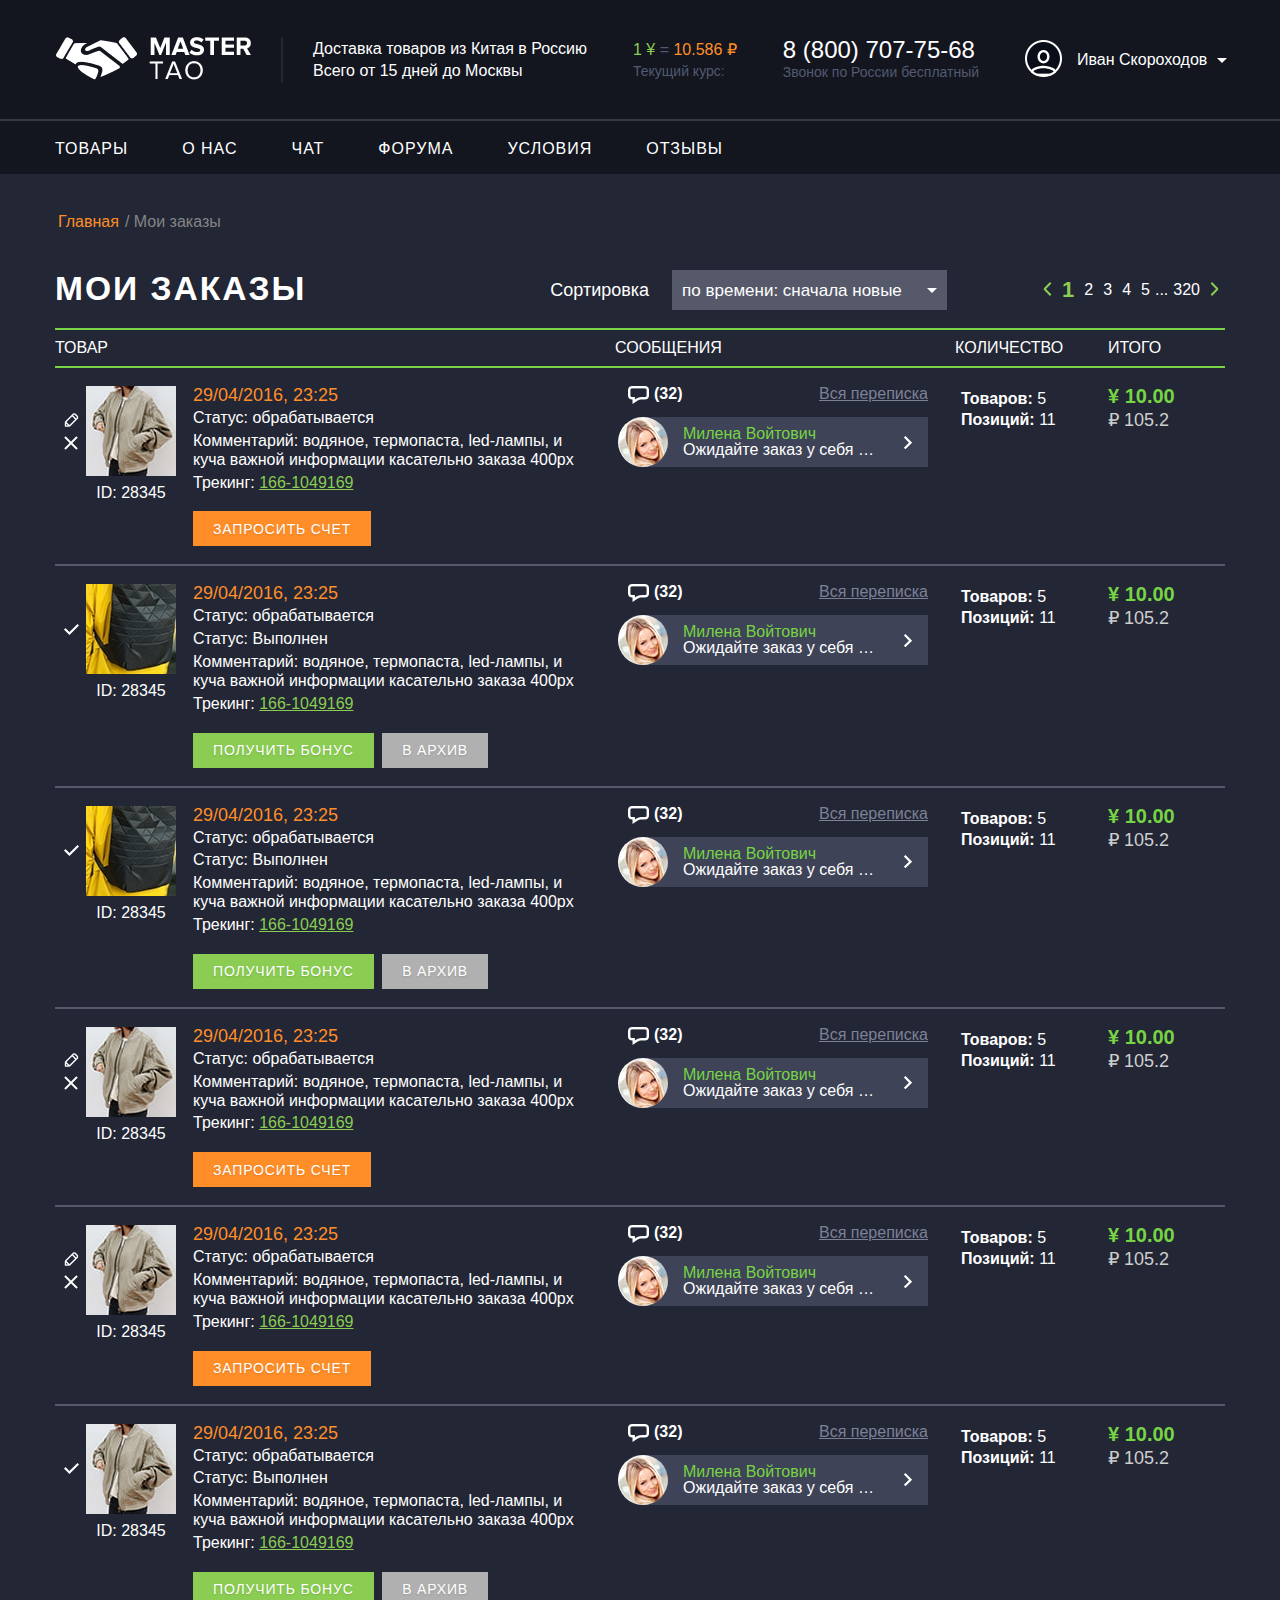
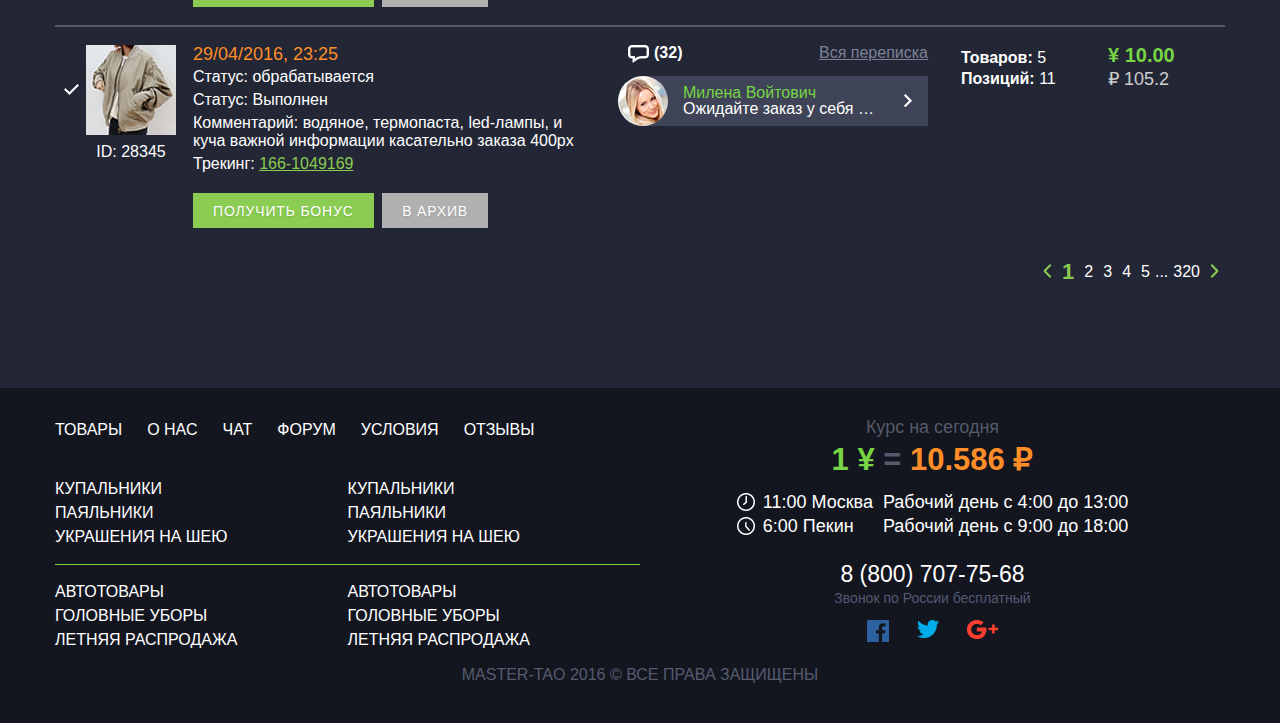
==== commit 8ebcfee8: "xx" ====
--- a/orders.html
+++ b/orders.html
@@ -209,13 +209,13 @@
               </div>
               <div class="orders__massages">
                 <div class="orders__massages-wrapper">
-                  <div class="orders__massages-icon">
+                  <a href="#"  class="orders__massages-icon">
                     <img src="image/icons/comment.png" alt="">
                     (32)
-                  </div>
+                  </a>
                   <a href="#" class="orders__massages-link">Вся переписка</a>
                 </div>
-                <div class="orders__massages-inner">
+                <a href="#" class="orders__massages-inner">
                   <div class="orders__massages-photo">
                     <img src="image/photo/1.jpg" alt="">
                   </div>
@@ -223,7 +223,7 @@
                     <p class="orders__massages-title">Милена Войтович</p>
                     <p class="orders__massages-text">Ожидайте заказ у себя в Ожидайте заказ у себя в</p>
                   </div>
-                </div>
+                </a>
               </div>
               <div class="orders__quantity " data-da=".orders__info-1, 730, last">
                 <p class="orders__quantity-title-mob">Количество:</p>
@@ -261,13 +261,13 @@
               </div>
               <div class="orders__massages">
                 <div class="orders__massages-wrapper">
-                  <div class="orders__massages-icon">
+                  <a href="#" class="orders__massages-icon">
                     <img src="image/icons/comment.png" alt="">
                     (32)
-                  </div>
+                  </a>
                   <a href="#" class="orders__massages-link">Вся переписка</a>
                 </div>
-                <div class="orders__massages-inner">
+                <a href="#"  class="orders__massages-inner">
                   <div class="orders__massages-photo">
                     <img src="image/photo/1.jpg" alt="">
                   </div>
@@ -275,7 +275,7 @@
                     <p class="orders__massages-title">Милена Войтович</p>
                     <p class="orders__massages-text">Ожидайте заказ у себя в Ожидайте заказ у себя в</p>
                   </div>
-                </div>
+                </a>
               </div>
               <div class="orders__quantity" data-da=".orders__info-2, 730, last">
                 <p class="orders__quantity-title-mob">Количество:</p>
@@ -313,13 +313,13 @@
               </div>
               <div class="orders__massages">
                 <div class="orders__massages-wrapper">
-                  <div class="orders__massages-icon">
+                  <a href="#"  class="orders__massages-icon">
                     <img src="image/icons/comment.png" alt="">
                     (32)
-                  </div>
+                  </a>
                   <a href="#" class="orders__massages-link">Вся переписка</a>
                 </div>
-                <div class="orders__massages-inner">
+                <a href="#"  class="orders__massages-inner">
                   <div class="orders__massages-photo">
                     <img src="image/photo/1.jpg" alt="">
                   </div>
@@ -327,7 +327,7 @@
                     <p class="orders__massages-title">Милена Войтович</p>
                     <p class="orders__massages-text">Ожидайте заказ у себя в Ожидайте заказ у себя в</p>
                   </div>
-                </div>
+                </a>
               </div>
               <div class="orders__quantity" data-da=".orders__info-3, 730, last">
                 <p class="orders__quantity-title-mob">Количество:</p>
@@ -365,13 +365,13 @@
               </div>
               <div class="orders__massages">
                 <div class="orders__massages-wrapper">
-                  <div class="orders__massages-icon">
+                  <a href="#"  class="orders__massages-icon">
                     <img src="image/icons/comment.png" alt="">
                     (32)
-                  </div>
+                  </a>
                   <a href="#" class="orders__massages-link">Вся переписка</a>
                 </div>
-                <div class="orders__massages-inner">
+                <a href="#"  class="orders__massages-inner">
                   <div class="orders__massages-photo">
                     <img src="image/photo/1.jpg" alt="">
                   </div>
@@ -379,7 +379,7 @@
                     <p class="orders__massages-title">Милена Войтович</p>
                     <p class="orders__massages-text">Ожидайте заказ у себя в Ожидайте заказ у себя в</p>
                   </div>
-                </div>
+                </a>
               </div>
               <div class="orders__quantity" data-da=".orders__info-4, 730, last">
                 <p class="orders__quantity-title-mob">Количество:</p>
@@ -417,13 +417,13 @@
               </div>
               <div class="orders__massages">
                 <div class="orders__massages-wrapper">
-                  <div class="orders__massages-icon">
+                  <a href="#"  class="orders__massages-icon">
                     <img src="image/icons/comment.png" alt="">
                     (32)
-                  </div>
+                  </a>
                   <a href="#" class="orders__massages-link">Вся переписка</a>
                 </div>
-                <div class="orders__massages-inner">
+                <a href="#"  class="orders__massages-inner">
                   <div class="orders__massages-photo">
                     <img src="image/photo/1.jpg" alt="">
                   </div>
@@ -431,7 +431,7 @@
                     <p class="orders__massages-title">Милена Войтович</p>
                     <p class="orders__massages-text">Ожидайте заказ у себя в Ожидайте заказ у себя в</p>
                   </div>
-                </div>
+                </a>
               </div>
               <div class="orders__quantity" data-da=".orders__info-5, 730, last">
                 <p class="orders__quantity-title-mob">Количество:</p>
@@ -469,13 +469,13 @@
               </div>
               <div class="orders__massages">
                 <div class="orders__massages-wrapper">
-                  <div class="orders__massages-icon">
+                  <a href="#"  class="orders__massages-icon">
                     <img src="image/icons/comment.png" alt="">
                     (32)
-                  </div>
+                  </a>
                   <a href="#" class="orders__massages-link">Вся переписка</a>
                 </div>
-                <div class="orders__massages-inner">
+                <a href="#"  class="orders__massages-inner">
                   <div class="orders__massages-photo">
                     <img src="image/photo/1.jpg" alt="">
                   </div>
@@ -483,7 +483,7 @@
                     <p class="orders__massages-title">Милена Войтович</p>
                     <p class="orders__massages-text">Ожидайте заказ у себя в Ожидайте заказ у себя в</p>
                   </div>
-                </div>
+                </a>
               </div>
               <div class="orders__quantity" data-da=".orders__info-6, 730, last">
                 <p class="orders__quantity-title-mob">Количество:</p>
@@ -521,13 +521,13 @@
               </div>
               <div class="orders__massages">
                 <div class="orders__massages-wrapper">
-                  <div class="orders__massages-icon">
+                  <a href="#"  class="orders__massages-icon">
                     <img src="image/icons/comment.png" alt="">
                     (32)
-                  </div>
+                  </a>
                   <a href="#" class="orders__massages-link">Вся переписка</a>
                 </div>
-                <div class="orders__massages-inner">
+                <a href="#"  class="orders__massages-inner">
                   <div class="orders__massages-photo">
                     <img src="image/photo/1.jpg" alt="">
                   </div>
@@ -535,7 +535,7 @@
                     <p class="orders__massages-title">Милена Войтович</p>
                     <p class="orders__massages-text">Ожидайте заказ у себя в Ожидайте заказ у себя в</p>
                   </div>
-                </div>
+                </a>
               </div>
               <div class="orders__quantity" data-da=".orders__info-7, 730, last">
                 <p class="orders__quantity-title-mob">Количество:</p>
--- a/select.css
+++ b/select.css
@@ -65,7 +65,13 @@
 	border-top: 0;
 	border-top: 0;
 	font-size: 17px;
-	padding: 0px 0px 5px 0px;
+	padding: 0px 0px 0px 0px;
+	transition: .25s;
+}
+
+.select__option:hover {
+	background: #424553;
+
 }
 
 .select__option {
--- a/css/main.css
+++ b/css/main.css
@@ -124,11 +124,15 @@
   font-weight: 400;
   margin: 0 5px;
   color: #fff;
+  transition: 0.25s;
 }
 .pagination-link-active {
   color: #8acd52;
   font-size: 22px;
   font-weight: 600;
+}
+.pagination-link:hover {
+  color: #8acd52;
 }
 
 .header {
@@ -3159,6 +3163,9 @@
   margin-left: 17px;
   line-height: 118%;
   flex: 0 0 auto;
+}
+.orders__info p {
+  margin-bottom: 4px;
 }
 .orders__massege-mob {
   display: none;
@@ -3231,7 +3238,7 @@
   margin-right: 5px;
 }
 .orders__massages-link {
-  color: #55596a;
+  color: #7d8196;
   font-size: 16px;
   font-weight: 300;
   text-decoration: underline;
@@ -3711,6 +3718,7 @@
   text-align: center;
   position: relative;
   width: 170.3333px;
+  cursor: pointer;
 }
 .stap__indecator-inner:before {
   content: "";
@@ -3722,6 +3730,9 @@
   width: 131px;
   height: 2px;
   background-color: #31374d;
+}
+.stap__indecator-inner-3 {
+  cursor: default;
 }
 .stap__indecator-nomber {
   position: relative;
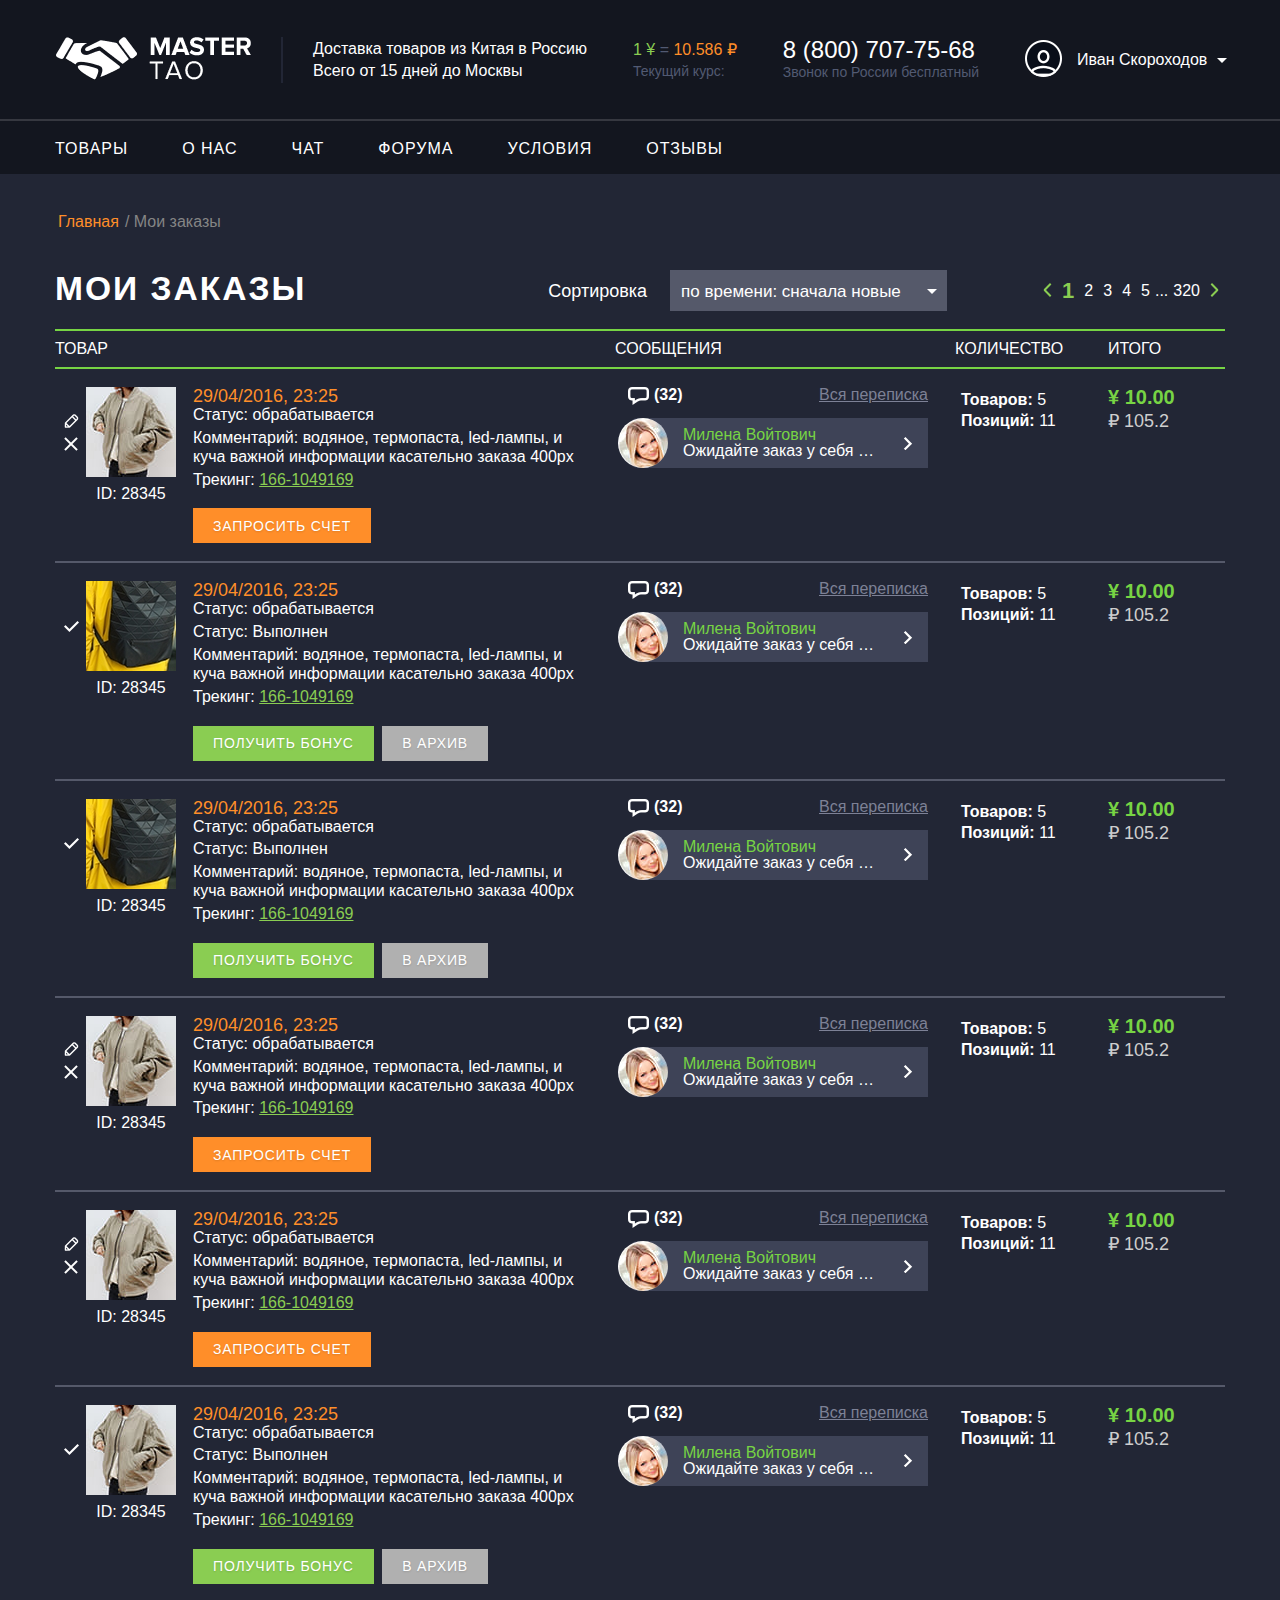
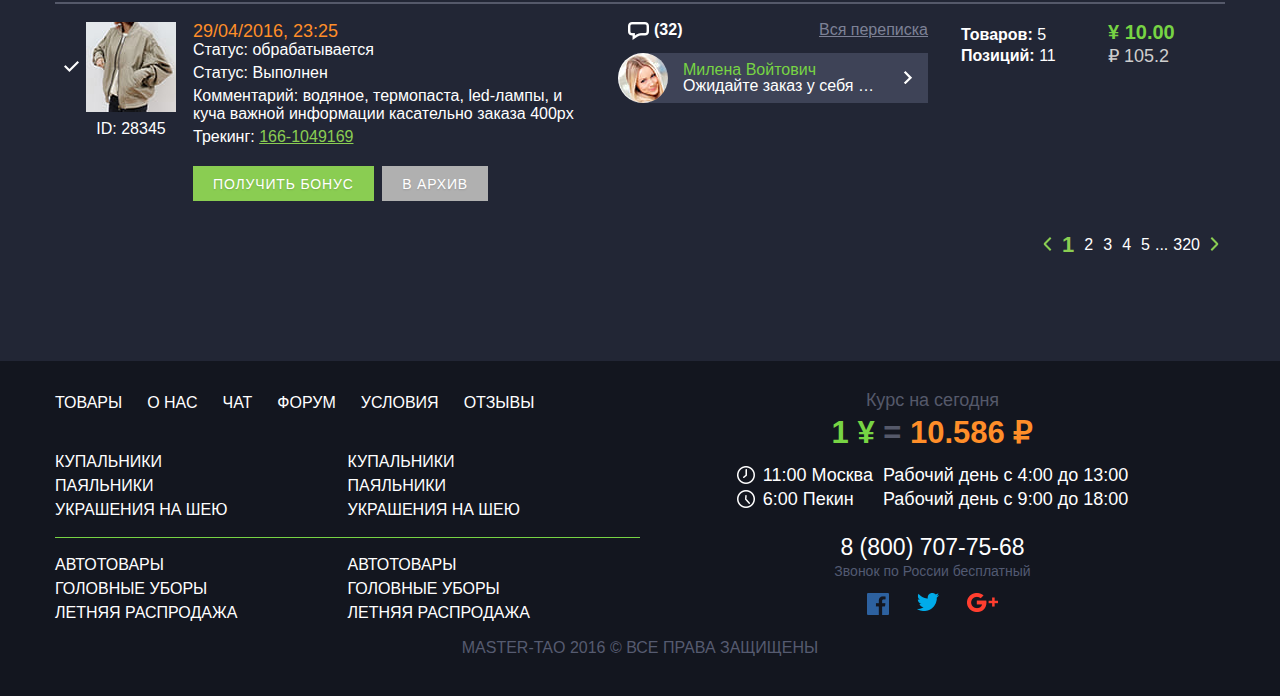
==== commit 74505b96: "asd" ====
--- a/orders.html
+++ b/orders.html
@@ -195,7 +195,7 @@
                 <p class="orders__id">ID: 28345</p>
               </div>
               <div class="orders__info orders__info-1">
-                <p class="orders__date" data-da=".orders__image-1, 810, 2">29/04/2016, 23:25</p>
+                <a href="#" class="orders__date" data-da=".orders__image-1, 810, 2">29/04/2016, 23:25</a>
                 <p class="orders__status-processed">Статус: обрабатывается</p>
                 <p class="orders__status-ready">Статус: Выполнен</p>
                 <p class="orders__comment">Комментарий: водяное, термопаста, led-лампы, и куча важной информации касательно заказа 400px</p>
@@ -247,7 +247,7 @@
                 <p class="orders__id">ID: 28345</p>
               </div>
               <div class="orders__info orders__info-2">
-                <p class="orders__date" data-da=".orders__image-2, 810, 2">29/04/2016, 23:25</p>
+                <a href="#" class="orders__date" data-da=".orders__image-2, 810, 2">29/04/2016, 23:25</a>
                 <p class="orders__status-processed">Статус: обрабатывается</p>
                 <p class="orders__status-ready">Статус: Выполнен</p>
                 <p class="orders__comment">Комментарий: водяное, термопаста, led-лампы, и куча важной информации касательно заказа 400px</p>
@@ -299,7 +299,7 @@
                 <p class="orders__id" >ID: 28345</p>
               </div>
               <div class="orders__info orders__info-3">
-                <p class="orders__date" data-da=".orders__image-3, 810, 2">29/04/2016, 23:25</p>
+                <a href="#" class="orders__date" data-da=".orders__image-3, 810, 2">29/04/2016, 23:25</a>
                 <p class="orders__status-processed">Статус: обрабатывается</p>
                 <p class="orders__status-ready">Статус: Выполнен</p>
                 <p class="orders__comment">Комментарий: водяное, термопаста, led-лампы, и куча важной информации касательно заказа 400px</p>
@@ -351,7 +351,7 @@
                 <p class="orders__id">ID: 28345</p>
               </div>
               <div class="orders__info orders__info-4">
-                <p class="orders__date" data-da=".orders__image-4, 810, 2">29/04/2016, 23:25</p>
+                <a href="#" class="orders__date" data-da=".orders__image-4, 810, 2">29/04/2016, 23:25</a>
                 <p class="orders__status-processed">Статус: обрабатывается</p>
                 <p class="orders__status-ready">Статус: Выполнен</p>
                 <p class="orders__comment">Комментарий: водяное, термопаста, led-лампы, и куча важной информации касательно заказа 400px</p>
@@ -403,7 +403,7 @@
                 <p class="orders__id">ID: 28345</p>
               </div>
               <div class="orders__info orders__info-5">
-                <p class="orders__date" data-da=".orders__image-5, 810, 2">29/04/2016, 23:25</p>
+                <a href="#" class="orders__date" data-da=".orders__image-5, 810, 2">29/04/2016, 23:25</a>
                 <p class="orders__status-processed">Статус: обрабатывается</p>
                 <p class="orders__status-ready">Статус: Выполнен</p>
                 <p class="orders__comment">Комментарий: водяное, термопаста, led-лампы, и куча важной информации касательно заказа 400px</p>
@@ -455,7 +455,7 @@
                 <p class="orders__id">ID: 28345</p>
               </div>
               <div class="orders__info orders__info-6">
-                <p class="orders__date" data-da=".orders__image-6, 810, 2">29/04/2016, 23:25</p>
+                <a href="#" class="orders__date" data-da=".orders__image-6, 810, 2">29/04/2016, 23:25</a>
                 <p class="orders__status-processed">Статус: обрабатывается</p>
                 <p class="orders__status-ready">Статус: Выполнен</p>
                 <p class="orders__comment">Комментарий: водяное, термопаста, led-лампы, и куча важной информации касательно заказа 400px</p>
@@ -507,7 +507,7 @@
                 <p class="orders__id">ID: 28345</p>
               </div>
               <div class="orders__info orders__info-7">
-                <p class="orders__date" data-da=".orders__image-7, 810, 2">29/04/2016, 23:25</p>
+                <a href="#" class="orders__date" data-da=".orders__image-7, 810, 2">29/04/2016, 23:25</a>
                 <p class="orders__status-processed">Статус: обрабатывается</p>
                 <p class="orders__status-ready">Статус: Выполнен</p>
                 <p class="orders__comment">Комментарий: водяное, термопаста, led-лампы, и куча важной информации касательно заказа 400px</p>
--- a/select.css
+++ b/select.css
@@ -2,6 +2,30 @@
 	position: relative;
 	min-height: 40px;
 	font-family: 'Proxima Nova', sans-serif;
+
+}
+
+.select__options {
+	border: 1px solid #55596a;
+	border-top: none;
+
+
+}
+
+.select__title {
+	border: 1px solid #55596a;
+	border-bottom: none;
+
+}
+
+._active .select__options {
+	border: 1px solid #77d444;
+	border-top: none;
+}
+
+._active .select__title {
+	border: 1px solid #77d444;
+	border-bottom: none;
 }
 
 .select__item {
--- a/css/main.css
+++ b/css/main.css
@@ -250,6 +250,7 @@
   padding: 15px 45px 12px 27px;
   display: none;
   z-index: 4;
+  box-shadow: 0px 5px 10px rgba(18, 20, 27, 0.8);
 }
 .header__item-drp:hover .header__list-drop {
   display: flex;
@@ -2774,6 +2775,7 @@
   border: 1px solid #55596a;
   padding-left: 10px;
   margin-left: 20px;
+  color: #fff;
 }
 .products__price-inp:focus {
   border: 1px solid #8acd52;
@@ -3027,6 +3029,14 @@
     width: 100%;
   }
 
+  .products .select__options {
+    top: 50px;
+  }
+
+  .products .select__option {
+    padding: 16px 10px;
+  }
+
   .products__filter-price {
     margin-top: 20px;
   }
@@ -3174,6 +3184,17 @@
   color: #ff8e29;
   font-size: 18px;
   font-weight: 400;
+  width: -webkit-fit-content;
+  width: -moz-fit-content;
+  width: fit-content;
+}
+.orders__date:hover {
+  text-decoration: underline;
+}
+@media (max-width: 730px) {
+  .orders__date:hover {
+    text-decoration: none;
+  }
 }
 .orders__tracking span {
   color: #8acd52;
@@ -4379,6 +4400,31 @@
   background-color: #fff;
 }
 
+@media (max-width: 465px) {
+  .stap__indecator-wrapper {
+    margin-left: 0;
+    width: 100%;
+  }
+
+  .stap__indecator-inner:before {
+    transform: translateX(-83%);
+    width: 72%;
+  }
+
+  .stap__indecator-text {
+    font-size: 13px;
+  }
+
+  .stap__indecator-nomber:before {
+    background: #222635;
+    width: 55px;
+    height: 55px;
+  }
+
+  .stap__indecator-inner {
+    width: 33%;
+  }
+}
 .stap2 {
   display: none;
   margin-top: 40px;
@@ -4728,11 +4774,6 @@
     font-size: 22px;
   }
 }
-@media (max-width: 450px) {
-  .stap__indecator-wrapper-2 {
-    transform: translateX(-150px);
-  }
-}
 .window3 {
   position: fixed;
   width: 100vw;
